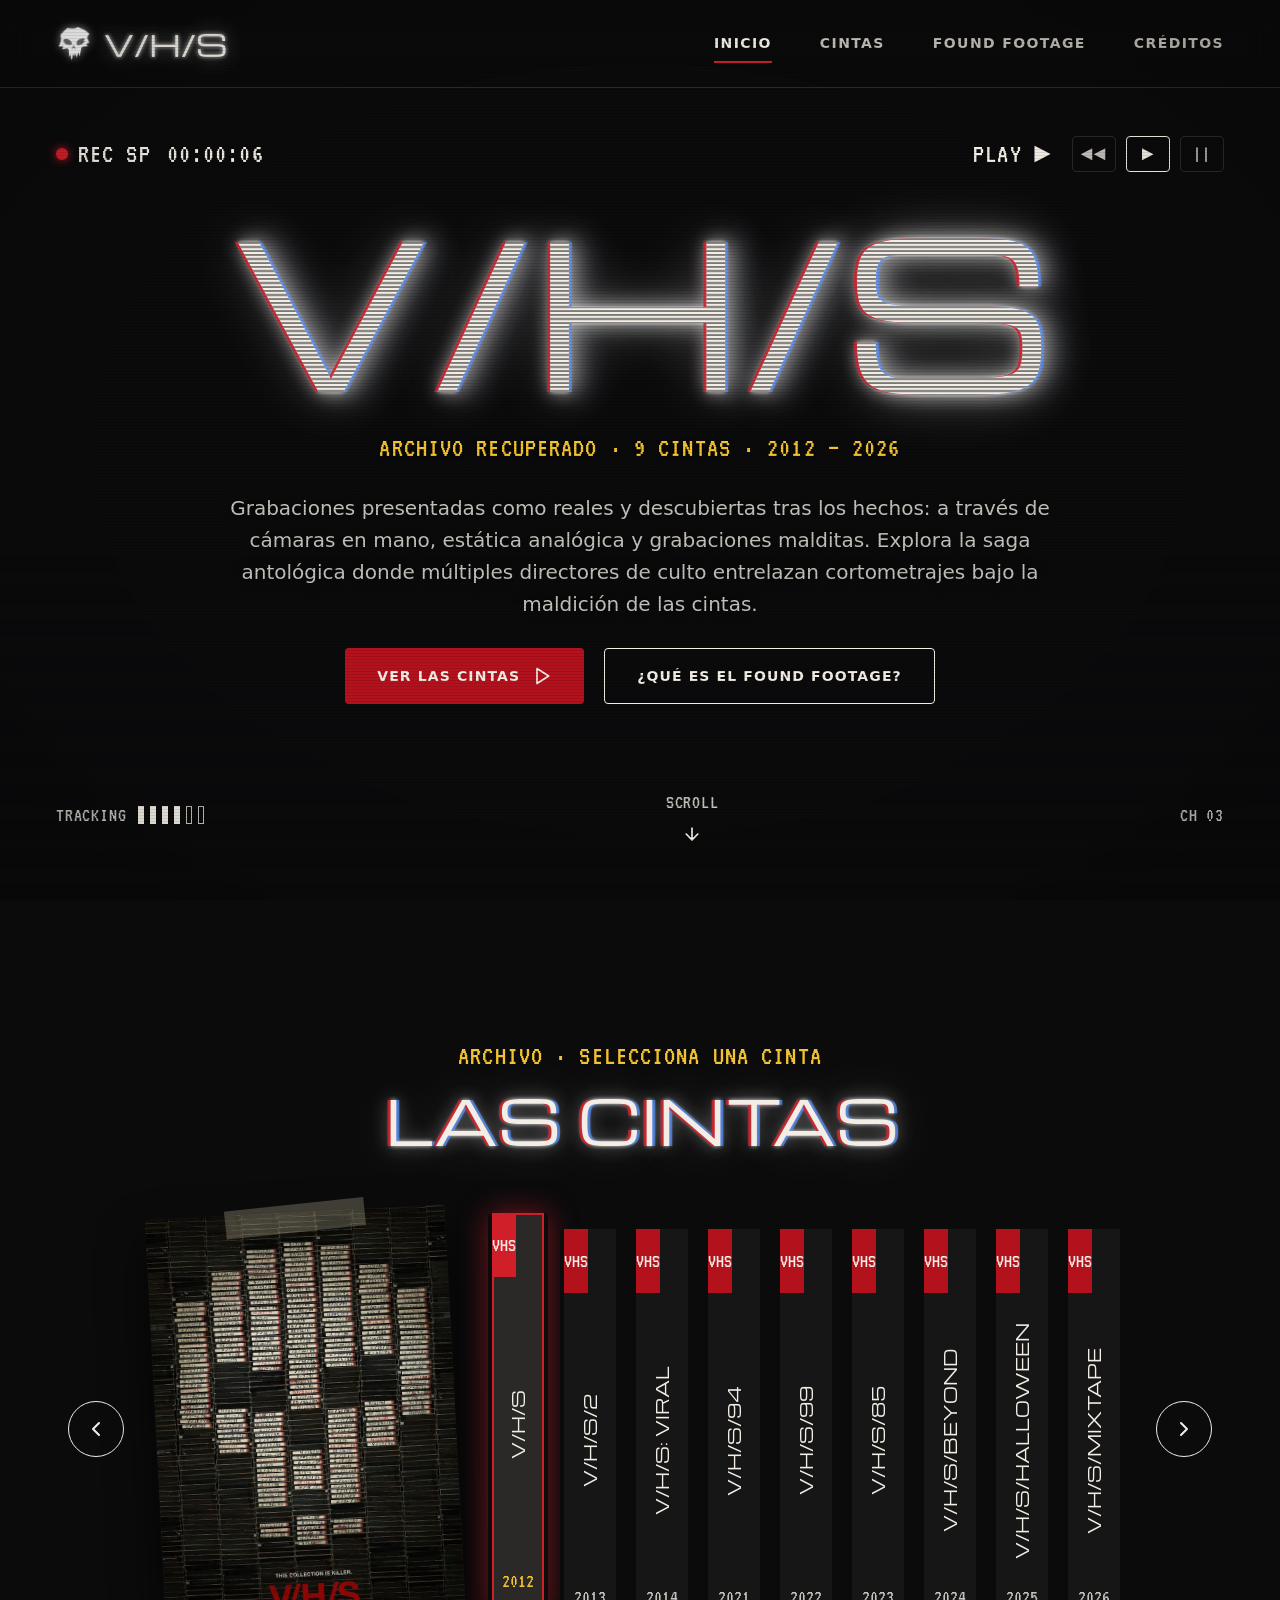
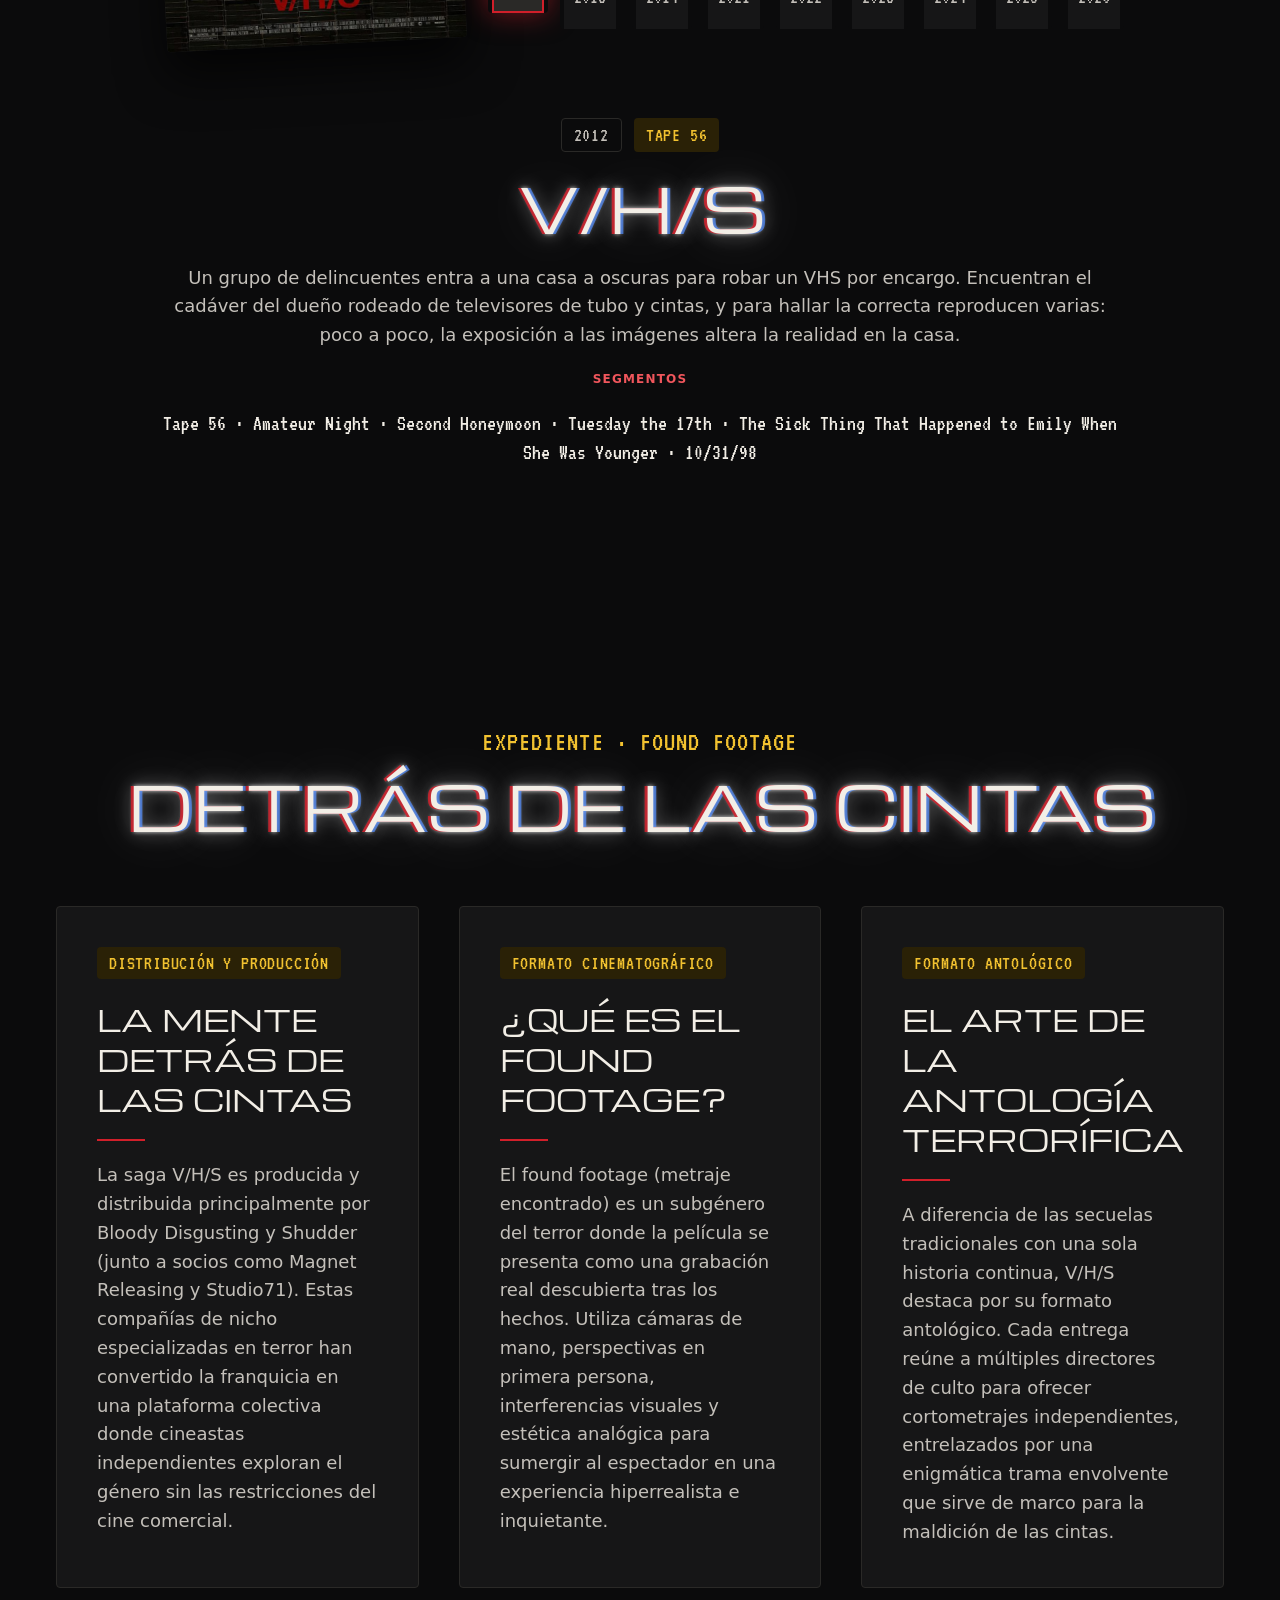
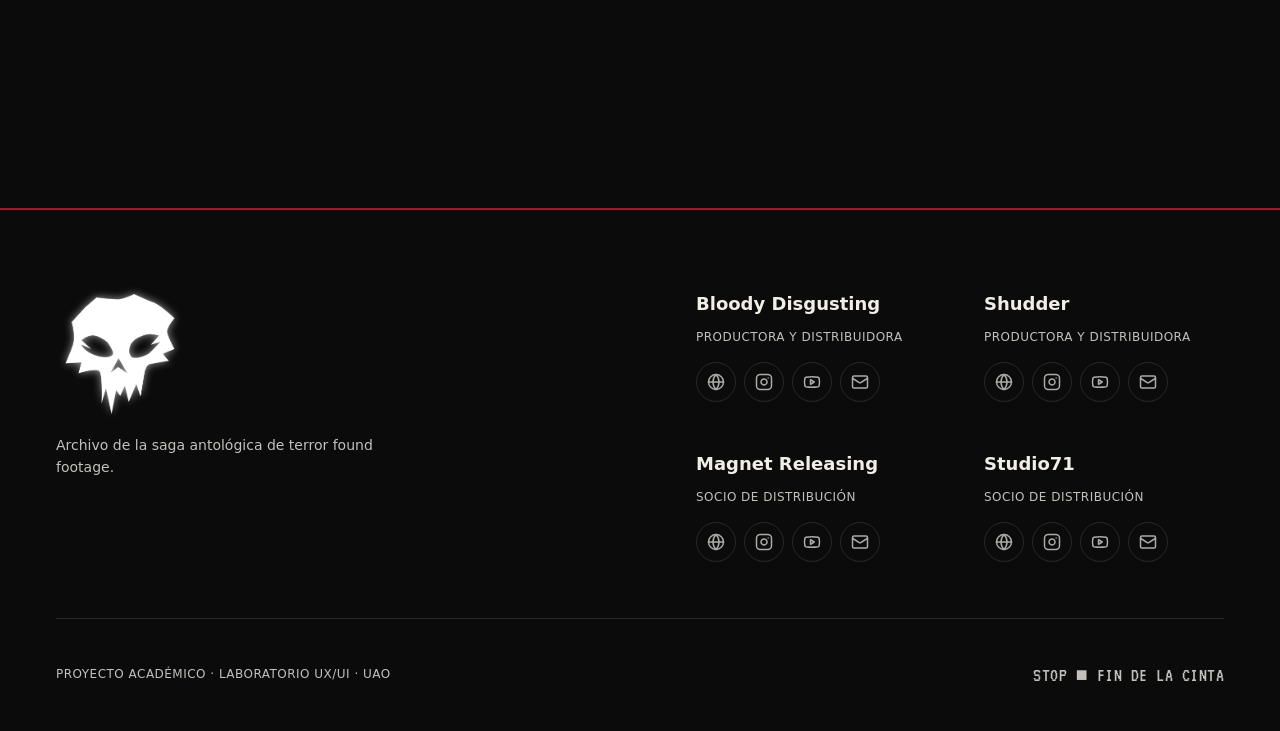
==== VHS_TrabajoFinal/index.html @ 5dc896a6 "Add files via upload" ====
<!DOCTYPE html>
<html lang="es">
<head>
  <meta charset="UTF-8">
  <meta name="viewport" content="width=device-width, initial-scale=1.0">
  <title>Found Footage V/H/S · Archivo de cintas</title>
  <meta name="description" content="Archivo de la saga antológica de terror found footage V/H/S: 9 cintas de 2012 a 2026.">

  <!-- ============================================================
       TIPOGRAFÍAS (Google Fonts) — las mismas del Figma
       · Michroma ........... títulos (V/H/S, secciones, cards)
       · Google Sans Flex ... textos de lectura y botones
       · VT323 .............. datos técnicos de VHS (REC, años, códigos)
       ============================================================ -->
  <link rel="preconnect" href="https://fonts.googleapis.com">
  <link rel="preconnect" href="https://fonts.gstatic.com" crossorigin>
  <link href="https://fonts.googleapis.com/css2?family=Google+Sans+Flex:wght@400;500;600;700&family=Michroma&family=VT323&display=swap" rel="stylesheet">

  <link rel="stylesheet" href="styles.css">
</head>
<body>


  <!-- Capa CRT global: líneas de escaneo + glitch esporádico (no bloquea clics) -->
  <div class="crt-overlay" aria-hidden="true">
    <div class="crt-glitch-band"></div>
  </div>

  <!-- ============================================================
       HEADER (fijo arriba)
       ============================================================ -->
  <header class="header">
    <a class="logo" href="#inicio" aria-label="V/H/S, volver al inicio">
      <img src="assets/Logotipo.png" alt="Logotipo de V/H/S: calavera blanca">
      <span>V/H/S</span>
    </a>

    <!-- Navegación de escritorio -->
    <nav class="nav-desktop" aria-label="Secciones">
      <a class="nav-link is-active" href="#inicio">Inicio</a>
      <a class="nav-link" href="#cintas">Cintas</a>
      <a class="nav-link" href="#expediente">Found Footage</a>
      <a class="nav-link" href="#creditos">Créditos</a>
    </nav>

    <!-- Botón hamburguesa (solo móvil) -->
    <button class="boton-icono menu-abrir" type="button" aria-label="Abrir menú" aria-expanded="false" aria-controls="menu-movil">
      <img src="assets/iconos/menu.svg" alt="Ícono de menú (tres líneas)">
    </button>
  </header>

  <!-- Menú desplegable en móvil (pantalla completa) -->
  <div class="menu-movil" id="menu-movil" aria-hidden="true">
    <div class="menu-movil-top">
      <a class="logo" href="#inicio" aria-label="V/H/S, volver al inicio"><img src="assets/Logotipo.png" alt="Logotipo de V/H/S: calavera blanca"><span>V/H/S</span></a>
      <button class="boton-icono menu-cerrar" type="button" aria-label="Cerrar menú"><img src="assets/iconos/cerrar.svg" alt="Ícono de cerrar (equis)"></button>
    </div>
    <p class="antetitulo">MENÚ · ÍNDICE DE CINTAS</p>
    <nav class="menu-movil-links" aria-label="Menú móvil">
      <a class="menu-link" href="#inicio"><span>01</span>Inicio<img src="assets/iconos/flecha.svg" alt="Flecha que apunta a la derecha" aria-hidden="true"></a>
      <a class="menu-link" href="#cintas"><span>02</span>Cintas<img src="assets/iconos/flecha.svg" alt="Flecha que apunta a la derecha" aria-hidden="true"></a>
      <a class="menu-link" href="#expediente"><span>03</span>Found Footage<img src="assets/iconos/flecha.svg" alt="Flecha que apunta a la derecha" aria-hidden="true"></a>
      <a class="menu-link" href="#creditos"><span>04</span>Créditos<img src="assets/iconos/flecha.svg" alt="Flecha que apunta a la derecha" aria-hidden="true"></a>
    </nav>
    <p class="menu-movil-rec"><span class="rec-punto"></span>REC • ARCHIVO EN CINTA</p>
  </div>

  <main>

  <!-- ============================================================
       HERO (túnel parallax + título V/H/S)
       ============================================================ -->
  <section class="hero-section" id="inicio" aria-labelledby="titulo-inicio">

    <!-- Túnel de papel: 8 capas de imagen (capa1 = fondo … capa8 = la más cercana).
         data-profundidad = cuánto se mueve cada capa con el mouse (0 casi nada, 1 mucho). -->
    <div class="tunnel" aria-hidden="true">
      <div data-profundidad="0.04"><img src="assets/Parallax/capa1.png" alt="Capa 1 del túnel parallax: fondo rojo oscuro con un resplandor de luz en el centro"></div>
      <div data-profundidad="0.10"><img src="assets/Parallax/capa2.png" alt="Capa 2 del túnel parallax: calavera blanca iluminada en el centro"></div>
      <div data-profundidad="0.18"><img src="assets/Parallax/capa3.png" alt="Capa 3 del túnel parallax: anillo de papel rojo con un pentagrama"></div>
      <div data-profundidad="0.28"><img src="assets/Parallax/capa4.png" alt="Capa 4 del túnel parallax: anillo de papel con una calavera y una mano con garras"></div>
      <div data-profundidad="0.40"><img src="assets/Parallax/capa5.png" alt="Capa 5 del túnel parallax: anillo de papel con calaveras y un alienígena"></div>
      <div data-profundidad="0.54"><img src="assets/Parallax/capa6.png" alt="Capa 6 del túnel parallax: anillo de papel oscuro con una mano con garras"></div>
      <div data-profundidad="0.70"><img src="assets/Parallax/capa7.png" alt="Capa 7 del túnel parallax: mano con garras y calavera en primer plano"></div>
      <div data-profundidad="0.90"><img src="assets/Parallax/capa8.png" alt="Capa 8 del túnel parallax: silueta de demonio en la esquina"></div>
      <div class="tunnel-oscuridad"></div>
    </div>

    <!-- HUD superior de cámara -->
    <aside class="hud hud-top" aria-label="Datos de grabación">
      <p class="hud-rec"><span class="rec-punto"></span>REC SP <span class="timecode">00:00:00</span></p>
      <!-- Controles decorativos (solo visuales, sin interacción) -->
      <div class="hud-controles" aria-hidden="true">
        <span>PLAY ►</span>
        <span>◄◄</span>
        <span class="is-active">►</span>
        <span>||</span>
      </div>
    </aside>

    <!-- Contenido central -->
    <div class="hero-contenido">
      <h1 id="titulo-inicio" data-text="V/H/S">V/H/S</h1>
      <p class="antetitulo">ARCHIVO RECUPERADO · 9 CINTAS · 2012 — 2026</p>
      <p>Grabaciones presentadas como reales y descubiertas tras los hechos: a través de cámaras en mano, estática analógica y grabaciones malditas. Explora la saga antológica donde múltiples directores de culto entrelazan cortometrajes bajo la maldición de las cintas.</p>
      <div>
        <a class="boton boton-primario" href="#cintas">Ver las cintas <img src="assets/iconos/play.svg" alt="Ícono de reproducir" aria-hidden="true"></a>
        <a class="boton boton-secundario" href="#expediente">¿Qué es el found footage?</a>
      </div>
    </div>

    <!-- HUD inferior -->
    <aside class="hud hud-bottom" aria-label="Estado de la cinta">
      <p class="hud-tracking">TRACKING <span><i></i><i></i><i></i><i></i><i></i><i></i></span></p>
      <a class="hud-scroll" href="#cintas">SCROLL<img src="assets/iconos/abajo.svg" alt="Flecha hacia abajo" aria-hidden="true"></a>
      <p>CH 03</p>
    </aside>
  </section>

  <!-- ============================================================
       LAS CINTAS (carrusel de la saga)
       ============================================================ -->
  <section class="cintas-section" id="cintas" aria-labelledby="titulo-cintas">
    <div class="seccion-encabezado">
      <p class="antetitulo">ARCHIVO · SELECCIONA UNA CINTA</p>
      <h2 id="titulo-cintas">Las cintas</h2>
    </div>

    <div class="cintas-escenario">
      <!-- Flecha anterior -->
      <button class="boton-icono flecha-anterior" type="button" aria-label="Cinta anterior"><img src="assets/iconos/izquierda.svg" alt="Flecha hacia la izquierda"></button>

      <!-- Visor de carátula -->
      <div class="visor">
        <div class="visor-marco">
          <img class="visor-imagen" src="assets/cintas/vhs-1.jpg" alt="Portada de V/H/S (2012)">
          <!-- Respaldo si la imagen no existe -->
          <div class="visor-placeholder">
            <img src="assets/iconos/imagen.svg" alt="Ícono de imagen" aria-hidden="true">
            <p>Inserta aquí la portada</p>
            <p class="visor-placeholder-nombre">V/H/S (2012)</p>
          </div>
          <span></span>
        </div>
      </div>

      <!-- Estante de lomos (los crea script.js a partir de los datos) -->
      <div class="estante" role="list" aria-label="Cintas de la saga"></div>

      <!-- Flecha siguiente -->
      <button class="boton-icono flecha-siguiente" type="button" aria-label="Cinta siguiente"><img src="assets/iconos/derecha.svg" alt="Flecha hacia la derecha"></button>

      <!-- Ficha de la película seleccionada -->
      <article class="ficha" aria-live="polite">
        <div>
          <span class="badge badge-anio">2012</span>
          <span class="badge badge-cinta">TAPE 56</span>
        </div>
        <h3>V/H/S</h3>
        <p class="ficha-sinopsis"></p>
        <p class="ficha-etiqueta">SEGMENTOS</p>
        <p class="ficha-segmentos"></p>
      </article>
    </div>
  </section>

  <!-- ============================================================
       EXPEDIENTE / FOUND FOOTAGE (manchas de tinta con el mouse + 3 tarjetas)
       ============================================================ -->
  <section class="expediente-section" id="expediente" aria-labelledby="titulo-expediente">

    <!-- Manchas de tinta: script.js las dibuja en este lienzo donde pasa el mouse y se desvanecen solas -->
    <canvas class="manchas" aria-hidden="true"></canvas>

    <div class="seccion-encabezado">
      <p class="antetitulo">EXPEDIENTE · FOUND FOOTAGE</p>
      <h2 id="titulo-expediente">Detrás de las cintas</h2>
    </div>

    <div class="cards-grid">
      <article class="card">
        <div>
          <span class="badge badge-cinta">DISTRIBUCIÓN Y PRODUCCIÓN</span>
        </div>
        <h3>La mente detrás de las cintas</h3>
        <span></span>
        <p>La saga V/H/S es producida y distribuida principalmente por Bloody Disgusting y Shudder (junto a socios como Magnet Releasing y Studio71). Estas compañías de nicho especializadas en terror han convertido la franquicia en una plataforma colectiva donde cineastas independientes exploran el género sin las restricciones del cine comercial.</p>
      </article>
      <article class="card">
        <div>
          <span class="badge badge-cinta">FORMATO CINEMATOGRÁFICO</span>
        </div>
        <h3>¿Qué es el found footage?</h3>
        <span></span>
        <p>El found footage (metraje encontrado) es un subgénero del terror donde la película se presenta como una grabación real descubierta tras los hechos. Utiliza cámaras de mano, perspectivas en primera persona, interferencias visuales y estética analógica para sumergir al espectador en una experiencia hiperrealista e inquietante.</p>
      </article>
      <article class="card">
        <div>
          <span class="badge badge-cinta">FORMATO ANTOLÓGICO</span>
        </div>
        <h3>El arte de la antología terrorífica</h3>
        <span></span>
        <p>A diferencia de las secuelas tradicionales con una sola historia continua, V/H/S destaca por su formato antológico. Cada entrega reúne a múltiples directores de culto para ofrecer cortometrajes independientes, entrelazados por una enigmática trama envolvente que sirve de marco para la maldición de las cintas.</p>
      </article>
    </div>
  </section>

  </main>

  <!-- ============================================================
       FOOTER
       ============================================================ -->
  <footer class="footer-section" id="creditos" aria-labelledby="titulo-creditos">
    <h2 class="sr-only" id="titulo-creditos">Créditos</h2>
    <div class="footer-principal">
      <div class="footer-marca">
        <a class="logo logo-grande" href="#inicio" aria-label="V/H/S, volver al inicio"><img src="assets/Logotipo.png" alt="Logotipo de V/H/S: calavera blanca"></a>
        <p>Archivo de la saga antológica de terror found footage.</p>
      </div>

      <!-- Productoras: reemplaza los href="#" por los enlaces oficiales -->
      <div class="footer-empresas">
        <article class="empresa">
          <h3>Bloody Disgusting</h3>
          <p>Productora y distribuidora</p>
          <div class="empresa-redes">
            <a href="#" aria-label="Sitio web de Bloody Disgusting"><img src="assets/iconos/web.svg" alt="Ícono de sitio web"></a>
            <a href="#" aria-label="Instagram de Bloody Disgusting"><img src="assets/iconos/instagram.svg" alt="Ícono de Instagram"></a>
            <a href="#" aria-label="YouTube de Bloody Disgusting"><img src="assets/iconos/youtube.svg" alt="Ícono de YouTube"></a>
            <a href="#" aria-label="Correo de Bloody Disgusting"><img src="assets/iconos/correo.svg" alt="Ícono de correo"></a>
          </div>
        </article>
        <article class="empresa">
          <h3>Shudder</h3>
          <p>Productora y distribuidora</p>
          <div class="empresa-redes">
            <a href="#" aria-label="Sitio web de Shudder"><img src="assets/iconos/web.svg" alt="Ícono de sitio web"></a>
            <a href="#" aria-label="Instagram de Shudder"><img src="assets/iconos/instagram.svg" alt="Ícono de Instagram"></a>
            <a href="#" aria-label="YouTube de Shudder"><img src="assets/iconos/youtube.svg" alt="Ícono de YouTube"></a>
            <a href="#" aria-label="Correo de Shudder"><img src="assets/iconos/correo.svg" alt="Ícono de correo"></a>
          </div>
        </article>
        <article class="empresa">
          <h3>Magnet Releasing</h3>
          <p>Socio de distribución</p>
          <div class="empresa-redes">
            <a href="#" aria-label="Sitio web de Magnet Releasing"><img src="assets/iconos/web.svg" alt="Ícono de sitio web"></a>
            <a href="#" aria-label="Instagram de Magnet Releasing"><img src="assets/iconos/instagram.svg" alt="Ícono de Instagram"></a>
            <a href="#" aria-label="YouTube de Magnet Releasing"><img src="assets/iconos/youtube.svg" alt="Ícono de YouTube"></a>
            <a href="#" aria-label="Correo de Magnet Releasing"><img src="assets/iconos/correo.svg" alt="Ícono de correo"></a>
          </div>
        </article>
        <article class="empresa">
          <h3>Studio71</h3>
          <p>Socio de distribución</p>
          <div class="empresa-redes">
            <a href="#" aria-label="Sitio web de Studio71"><img src="assets/iconos/web.svg" alt="Ícono de sitio web"></a>
            <a href="#" aria-label="Instagram de Studio71"><img src="assets/iconos/instagram.svg" alt="Ícono de Instagram"></a>
            <a href="#" aria-label="YouTube de Studio71"><img src="assets/iconos/youtube.svg" alt="Ícono de YouTube"></a>
            <a href="#" aria-label="Correo de Studio71"><img src="assets/iconos/correo.svg" alt="Ícono de correo"></a>
          </div>
        </article>
      </div>
    </div>

    <div class="footer-inferior">
      <p>Proyecto académico · Laboratorio UX/UI · UAO</p>
      <p>STOP ■ FIN DE LA CINTA</p>
    </div>
  </footer>

  <script src="script.js"></script>
</body>
</html>
---- VHS_TrabajoFinal/styles.css ----
/* ================================================================
   FOUND FOOTAGE V/H/S — Hoja de estilos
   1. Variables · 2. Base · 3. Capa CRT · 4. Header y menú · 5. Hero
   6. Cintas · 7. Expediente · 8. Footer · 9. Animaciones · 10. Responsive
   ================================================================ */

/* ---------- 1. VARIABLES (tokens de Figma) ---------- */
:root {
  --fondo-app: #0b0b0c; --fondo-superficie: #161617;
  --gris-700: #2a2927; --gris-400: #c4c0ba; --blanco: #f2eee6;
  --rojo-900: #1f0507; --rojo-800: #7a0c12; --rojo-700: #b3121d; --rojo-600: #d11f2a; --rojo-500: #f0565c;
  --amarillo-900: #2a2106; --amarillo-600: #f2c230;

  --fuente-titulos: "Michroma", "Eurostile", sans-serif;
  --fuente-texto: "Google Sans Flex", "Google Sans", system-ui, sans-serif;
  --fuente-vhs: "VT323", "Courier New", monospace;

  /* Brillo de fósforo VHS y brillo rojo de los hover */
  --brillo-fosforo: 0 0 4px rgba(255, 255, 255, 0.85), 0 0 18px rgba(255, 255, 255, 0.5), 0 0 60px rgba(255, 255, 255, 0.28);
  --brillo-rojo: 0 0 28px rgba(209, 31, 42, 0.55);
  --sombra-texto: 0 1px 10px rgba(0, 0, 0, 0.95);

  --margen: 80px; --alto-header: 88px; --radio: 4px;
}

/* ---------- 2. BASE ---------- */
*, *::before, *::after { box-sizing: border-box; margin: 0; padding: 0; }
html { scroll-behavior: smooth; scroll-padding-top: var(--alto-header); }
body { background: var(--fondo-app); color: var(--blanco); font-family: var(--fuente-texto); font-size: 18px; line-height: 1.6; -webkit-font-smoothing: antialiased; overflow-x: hidden; }
body.menu-abierto { overflow: hidden; }   /* menú móvil abierto = la página no se desplaza */
a { color: inherit; text-decoration: none; }
button { font: inherit; color: inherit; background: none; border: none; cursor: pointer; }
img { display: block; max-width: 100%; }
img[src*="/iconos/"] { width: 24px; height: 24px; flex-shrink: 0; }   /* íconos de assets/iconos/ */
:focus-visible { outline: 2px solid var(--rojo-600); outline-offset: 3px; }   /* foco visible al navegar con teclado */

/* Accesibilidad: texto solo para lectores de pantalla (no se ve en pantalla) */
.sr-only { position: absolute; width: 1px; height: 1px; overflow: hidden; clip-path: inset(50%); white-space: nowrap; }

/* Textos y piezas reutilizables */
.antetitulo { font-family: var(--fuente-vhs); font-size: 28px; line-height: 1.15; letter-spacing: 0.04em; color: var(--amarillo-600); }
.seccion-encabezado { display: flex; flex-direction: column; align-items: center; gap: 12px; text-align: center; }
.seccion-encabezado h2, .ficha h3, .card h3 { font-family: var(--fuente-titulos); font-weight: 400; font-size: 60px; line-height: 1.2; text-transform: uppercase; text-shadow: var(--brillo-fosforo); }

.badge { display: inline-flex; align-items: center; padding: 4px 12px; border-radius: var(--radio); font-family: var(--fuente-vhs); font-size: 20px; line-height: 1.2; letter-spacing: 0.04em; }
.badge-anio { border: 1px solid var(--gris-700); color: var(--gris-400); }
.badge-cinta { background: var(--amarillo-900); color: var(--amarillo-600); }

/* Botones */
.boton { display: inline-flex; align-items: center; justify-content: center; gap: 12px; height: 56px; padding: 0 32px; border-radius: var(--radio); font-size: 14px; font-weight: 700; letter-spacing: 0.08em; text-transform: uppercase; transition: background 0.15s, color 0.15s, box-shadow 0.15s, transform 0.1s; }
.boton img { width: 20px; height: 20px; }
.boton-primario { background: var(--rojo-700); }
.boton-primario:hover { background: var(--rojo-600); box-shadow: var(--brillo-rojo); }
.boton-primario:active { background: var(--rojo-800); transform: scale(0.98); }
.boton-secundario { border: 1.5px solid var(--blanco); }
.boton-secundario:hover { background: var(--gris-700); }
.boton-secundario:active { background: var(--blanco); color: var(--fondo-app); }

/* Botón redondo con ícono (flechas y menú) */
.boton-icono { display: grid; place-items: center; width: 56px; height: 56px; border-radius: 50%; border: 1.5px solid var(--blanco); transition: background 0.15s, border-color 0.15s, box-shadow 0.15s; }
.boton-icono:hover { background: var(--rojo-700); border-color: var(--rojo-700); box-shadow: var(--brillo-rojo); }
.boton-icono:active { background: var(--rojo-800); }

/* Punto REC que parpadea */
.rec-punto { display: inline-block; width: 12px; height: 12px; margin-right: 10px; border-radius: 50%; background: var(--rojo-600); box-shadow: 0 0 10px var(--rojo-600); animation: parpadeo-rec 1s steps(1) infinite; }

/* ---------- 3. CAPA CRT (scanlines + glitch) ---------- */
.crt-overlay {
  position: fixed; inset: 0; z-index: 9000; pointer-events: none; opacity: 0.55;
  background: repeating-linear-gradient(to bottom, transparent 0 2px, rgba(0, 0, 0, 0.18) 2px 3px),
              radial-gradient(ellipse at center, transparent 60%, rgba(0, 0, 0, 0.35) 100%);
}
/* Banda de interferencia: script.js añade body.is-glitching de vez en cuando */
.crt-glitch-band { position: absolute; left: 0; right: 0; top: -12%; height: 10%; opacity: 0; background: linear-gradient(to bottom, transparent, rgba(242, 238, 230, 0.05), transparent); backdrop-filter: hue-rotate(70deg) saturate(1.5); }
body.is-glitching .crt-glitch-band { animation: barrido-glitch 0.5s linear; }
body.is-glitching .hero-contenido h1, body.is-glitching .seccion-encabezado h2, body.is-glitching .ficha h3 {
  text-shadow: -3px 0 rgba(209, 31, 42, 0.85), 3px 0 rgba(80, 140, 255, 0.7), var(--brillo-fosforo); transform: translateX(2px);
}

/* ---------- 4. HEADER Y MENÚ ---------- */
.header { position: fixed; top: 0; left: 0; right: 0; z-index: 100; height: var(--alto-header); padding: 0 var(--margen); display: flex; align-items: center; justify-content: space-between; background: rgba(11, 11, 12, 0.82); backdrop-filter: blur(16px); border-bottom: 1px solid var(--gris-700); }
.logo { display: inline-flex; align-items: center; gap: 12px; }
.logo img { width: 36px; height: 36px; object-fit: contain; filter: drop-shadow(0 0 4px rgba(255, 255, 255, 0.6)); }
.logo span { font-family: var(--fuente-titulos); font-size: 30px; line-height: 1; text-shadow: var(--brillo-fosforo); }

.nav-desktop { display: flex; gap: 48px; }
.nav-link { position: relative; padding: 8px 0; font-size: 14px; font-weight: 700; letter-spacing: 0.1em; text-transform: uppercase; color: var(--gris-400); transition: color 0.15s; }
.nav-link::after { content: ""; position: absolute; left: 0; bottom: 0; width: 100%; height: 2px; background: var(--rojo-600); transform: scaleX(0); transform-origin: left; transition: transform 0.2s; }   /* subrayado rojo */
.nav-link:hover, .nav-link.is-active { color: var(--blanco); }
.nav-link:hover::after { transform: scaleX(0.4); }
.nav-link.is-active::after { transform: scaleX(1); }

/* Menú móvil: oculto a la derecha, .is-open lo desliza a la vista */
.menu-abrir { display: none; }
.menu-movil { position: fixed; inset: 0; z-index: 200; display: flex; flex-direction: column; padding: 0 24px 32px; background: radial-gradient(ellipse at 30% 95%, rgba(122, 12, 18, 0.45), transparent 60%), var(--fondo-app); transform: translateX(100%); visibility: hidden; transition: transform 0.35s ease, visibility 0.35s; }
.menu-movil.is-open { transform: translateX(0); visibility: visible; }
.menu-movil-top { height: 64px; display: flex; align-items: center; justify-content: space-between; margin-bottom: 32px; }
.menu-movil .antetitulo { font-size: 18px; margin-bottom: 12px; }
.menu-movil-links { display: flex; flex-direction: column; }
.menu-link { display: flex; align-items: center; gap: 16px; padding: 18px 0; border-bottom: 1px solid var(--gris-700); font-family: var(--fuente-titulos); font-size: 22px; text-transform: uppercase; color: var(--gris-400); transition: color 0.15s, border-color 0.15s; }
.menu-link img { margin-left: auto; width: 20px; height: 20px; }
.menu-link:hover, .menu-link.is-active { color: var(--blanco); border-color: var(--rojo-600); text-shadow: var(--brillo-fosforo); }
.menu-link span { font-family: var(--fuente-vhs); font-size: 18px; color: var(--amarillo-600); text-shadow: none; }
.menu-movil-rec { margin-top: auto; font-family: var(--fuente-vhs); font-size: 20px; letter-spacing: 0.04em; }

/* ---------- 5. HERO ---------- */
.hero-section { position: relative; min-height: 100vh; min-height: 100svh; display: grid; place-items: center; padding: calc(var(--alto-header) + 80px) var(--margen) 160px; overflow: hidden; isolation: isolate; }

/* Túnel parallax: la máscara difumina la parte de abajo hacia el fondo de la página */
.tunnel { position: absolute; inset: 0; z-index: -1; overflow: hidden; mask-image: linear-gradient(to bottom, #000 60%, transparent); }
.tunnel [data-profundidad] { position: absolute; inset: -8%; will-change: transform; }   /* más grande para no ver bordes al moverse */
[data-profundidad] img { width: 100%; height: 100%; object-fit: cover; }

/* Linterna: --radio-luz vale 0 en reposo (todo negro); script.js lo agranda y mueve --luz-x / --luz-y */
@property --radio-luz { syntax: "<length>"; inherits: true; initial-value: 0px; }
.tunnel-oscuridad { position: absolute; inset: 0; --luz-x: 50%; --luz-y: 45%; background: radial-gradient(circle var(--radio-luz) at var(--luz-x) var(--luz-y), rgba(11, 11, 12, 0.15) 0%, rgba(11, 11, 12, 0.7) 55%, var(--fondo-app) 100%); transition: --radio-luz 0.8s ease; }

.hero-contenido { position: relative; z-index: 2; max-width: 1200px; display: flex; flex-direction: column; align-items: center; gap: 28px; text-align: center; }
.hero-contenido h1 { position: relative; font-family: var(--fuente-titulos); font-weight: 400; font-size: clamp(72px, 15.6vw, 300px); line-height: 1; text-shadow: var(--brillo-fosforo); animation: flicker 7s infinite; }
.hero-contenido h1::before, .hero-contenido h1::after { content: attr(data-text); position: absolute; inset: 0; }
.hero-contenido h1::before { z-index: -1; filter: blur(12px); opacity: 0.45; transform: translateX(10px); }   /* arrastre de la cinta */
.hero-contenido h1::after { color: transparent; text-shadow: none; background: repeating-linear-gradient(to bottom, transparent 0 2px, rgba(11, 11, 12, 0.45) 2px 4px); -webkit-background-clip: text; background-clip: text; pointer-events: none; }   /* scanlines dentro de las letras */
.hero-contenido p:last-of-type { max-width: 820px; font-size: 20px; color: var(--gris-400); text-shadow: var(--sombra-texto); }
.hero-contenido .antetitulo { text-shadow: var(--sombra-texto); }
.hero-contenido div { display: flex; gap: 20px; flex-wrap: wrap; justify-content: center; }

/* HUD de cámara */
.hud { position: absolute; left: var(--margen); right: var(--margen); z-index: 3; display: flex; justify-content: space-between; align-items: center; font-family: var(--fuente-vhs); font-size: 28px; letter-spacing: 0.04em; }
.hud-top { top: calc(var(--alto-header) + 44px); }
.hud-bottom { bottom: 56px; font-size: 20px; color: var(--gris-400); }
.hud-rec, .hud-tracking { display: flex; align-items: center; }
.timecode { margin-left: 16px; }
.hud-controles { display: flex; align-items: center; gap: 10px; pointer-events: none; user-select: none; }   /* decorativos */
.hud-controles span:first-child { margin-right: 10px; }
.hud-controles span + span { display: grid; place-items: center; min-width: 44px; height: 36px; padding: 0 8px; border: 1px solid var(--gris-700); border-radius: var(--radio); font-size: 20px; color: var(--gris-400); }
.hud-controles .is-active { border-color: var(--blanco); color: var(--blanco); }
.hud-tracking { gap: 12px; }
.hud-tracking span { display: inline-flex; gap: 6px; }
.hud-tracking i { width: 6px; height: 18px; background: var(--blanco); }
.hud-tracking i:nth-child(n+5) { background: none; border: 1px solid var(--gris-400); }
.hud-scroll { display: flex; flex-direction: column; align-items: center; gap: 6px; }
.hud-scroll img { width: 20px; height: 20px; animation: rebote 1.8s ease-in-out infinite; }

/* ---------- 6. LAS CINTAS ---------- */
.cintas-section { display: flex; flex-direction: column; gap: 56px; padding: 140px var(--margen) 120px; }

/* Escritorio: flechas a los costados del visor y el estante; ficha debajo */
.cintas-escenario { display: grid; grid-template-areas: "anterior visor estante siguiente" "ficha ficha ficha ficha"; justify-content: center; align-items: center; gap: 72px 48px; }
.flecha-anterior { grid-area: anterior; }
.flecha-siguiente { grid-area: siguiente; }
.visor { grid-area: visor; }
.estante { grid-area: estante; }
.ficha { grid-area: ficha; }

/* Visor de portada (inclinado). .sin-imagen muestra el marco de reemplazo */
.visor-marco { position: relative; width: 360px; aspect-ratio: 360 / 520; background: var(--fondo-superficie); border-radius: var(--radio); transform: rotate(-3deg); box-shadow: 0 24px 48px rgba(0, 0, 0, 0.7); }
.visor-imagen { width: 100%; height: 100%; object-fit: cover; border-radius: var(--radio); }
.visor-placeholder { position: absolute; inset: 16px; display: none; flex-direction: column; align-items: center; justify-content: center; gap: 12px; border: 2px dashed var(--gris-700); border-radius: var(--radio); color: var(--gris-400); font-size: 14px; font-weight: 700; }
.visor-placeholder img { width: 32px; height: 32px; }
.visor-placeholder-nombre { font-family: var(--fuente-vhs); font-size: 20px; font-weight: 400; color: var(--amarillo-600); }
.visor.sin-imagen .visor-placeholder { display: flex; }
.visor.sin-imagen .visor-imagen { display: none; }
.visor-marco > span { position: absolute; top: -8px; left: 50%; width: 140px; height: 28px; margin-left: -70px; background: rgba(251, 239, 198, 0.22); transform: rotate(-3deg); }   /* cinta adhesiva */
.visor.cambiando .visor-marco { animation: cambio-vhs 0.45s steps(5); }

/* Estante y lomos (los crea script.js) */
.estante { position: relative; display: flex; gap: 16px; align-items: flex-end; }
.lomo { position: relative; display: flex; flex-direction: column; flex-shrink: 0; width: 72px; height: 440px; border-radius: var(--radio); border: 4px solid var(--fondo-app); border-width: 0 4px; background: var(--fondo-superficie); overflow: hidden; text-align: center; transition: transform 0.25s, background 0.2s, box-shadow 0.2s; }
.lomo-etiqueta { display: grid; place-items: center; height: 64px; background: var(--rojo-700); font-family: var(--fuente-vhs); font-size: 20px; }
.lomo-titulo { position: absolute; top: 76px; bottom: 52px; left: 0; right: 0; display: flex; align-items: center; justify-content: center; writing-mode: vertical-rl; transform: rotate(180deg); font-family: var(--fuente-titulos); font-size: 17px; text-transform: uppercase; white-space: nowrap; }   /* vertical, de abajo hacia arriba */
.lomo-anio { position: absolute; bottom: 16px; left: 0; right: 0; font-family: var(--fuente-vhs); font-size: 20px; color: var(--gris-400); }
.lomo-imagen { position: absolute; inset: 0; z-index: 1; width: 100%; height: 100%; object-fit: cover; }   /* assets/cintas/lomo-N.jpg si existe */
@media (hover: hover) { .lomo:hover { background: var(--gris-700); transform: translateY(-8px); box-shadow: inset 0 0 0 1.5px var(--rojo-600); } }
.lomo.is-active { background: var(--gris-700); transform: translateY(-16px); box-shadow: inset 0 0 0 2px var(--rojo-600), var(--brillo-rojo); }
.lomo.is-active .lomo-etiqueta { background: var(--rojo-600); }
.lomo.is-active .lomo-anio { color: var(--amarillo-600); }

/* Ficha de la película */
.ficha { max-width: 1040px; margin: 0 auto; display: flex; flex-direction: column; align-items: center; gap: 20px; text-align: center; transition: opacity 0.25s, transform 0.25s; }
.ficha.cambiando { opacity: 0; transform: translateY(10px); }
.ficha > div { display: flex; gap: 12px; }
.ficha-sinopsis { max-width: 960px; color: var(--gris-400); }
.ficha-etiqueta { font-size: 12px; font-weight: 700; letter-spacing: 0.1em; color: var(--rojo-500); }
.ficha-segmentos { max-width: 960px; font-family: var(--fuente-vhs); font-size: 22px; line-height: 1.3; }

/* ---------- 7. EXPEDIENTE ---------- */
.expediente-section { position: relative; display: flex; flex-direction: column; align-items: center; gap: 64px; padding: 140px var(--margen) 220px; overflow: hidden; }

/* Manchas de tinta (canvas que dibuja script.js). Queda detrás del contenido */
.manchas { position: absolute; inset: 0; width: 100%; height: 100%; pointer-events: none; mask-image: linear-gradient(to bottom, transparent, #000 180px, #000 calc(100% - 180px), transparent); }   /* bordes difuminados arriba y abajo */
.expediente-section > :not(.manchas) { position: relative; z-index: 1; }

.cards-grid { display: grid; grid-template-columns: repeat(3, minmax(0, 520px)); gap: 40px; justify-content: center; width: 100%; }
.card { display: flex; flex-direction: column; gap: 20px; padding: 40px; background: var(--fondo-superficie); border: 1px solid var(--gris-700); border-radius: var(--radio); }
/* Al entrar con el mouse: parpadeo + glitch corto y luego queda quieta para leer (script.js añade .glitch) */
.card.glitch { animation: card-glitch 0.5s steps(1); }
.card.glitch h3 { animation: titulo-glitch 0.5s steps(1); }
.card > div { display: flex; }
.card h3 { font-size: 30px; line-height: 1.33; text-shadow: none; }
.card > span { width: 48px; height: 2px; background: var(--rojo-600); }
.card p { color: var(--gris-400); }

/* Aparición al hacer scroll (script.js añade .revelar y luego .is-visible) */
.revelar { opacity: 0; transform: translateY(28px); transition: opacity 0.7s ease, transform 0.7s ease; }
.revelar.is-visible { opacity: 1; transform: none; }

/* ---------- 8. FOOTER ---------- */
.footer-section { padding: 80px var(--margen) 40px; border-top: 2px solid var(--rojo-700); }
.footer-principal { display: flex; justify-content: space-between; gap: 48px; }
.footer-marca { display: flex; flex-direction: column; gap: 16px; max-width: 320px; }
.footer-marca p { font-size: 14px; color: var(--gris-400); }
.logo-grande { align-self: flex-start; }
.logo-grande img { width: 128px; height: 128px; }

.footer-empresas { display: grid; grid-template-columns: repeat(4, 240px); gap: 48px; }
.empresa { display: flex; flex-direction: column; gap: 10px; }
.empresa h3 { font-size: inherit; font-weight: 600; }
.empresa p { font-size: 12px; font-weight: 500; letter-spacing: 0.04em; text-transform: uppercase; color: var(--gris-400); }
.empresa-redes { display: flex; gap: 8px; margin-top: 4px; }
.empresa-redes a { display: grid; place-items: center; width: 40px; height: 40px; border-radius: 50%; border: 1px solid var(--gris-700); transition: background 0.15s, border-color 0.15s; }
.empresa-redes a:hover { background: var(--rojo-700); border-color: var(--rojo-700); }
.empresa-redes img { width: 18px; height: 18px; opacity: 0.7; transition: opacity 0.15s; }
.empresa-redes a:hover img { opacity: 1; }

.footer-inferior { display: flex; justify-content: space-between; align-items: center; gap: 16px; margin-top: 56px; padding-top: 40px; border-top: 1px solid var(--gris-700); font-size: 12px; font-weight: 500; letter-spacing: 0.04em; text-transform: uppercase; color: var(--gris-400); }
.footer-inferior p + p { font-family: var(--fuente-vhs); font-size: 20px; text-transform: none; }

/* ---------- 9. ANIMACIONES ---------- */
@keyframes parpadeo-rec { 50% { opacity: 0.15; } }
@keyframes flicker {   /* tubo eléctrico fallando */
  0%, 18%, 22%, 25%, 53%, 57%, 100% { opacity: 1; text-shadow: var(--brillo-fosforo); }
  20%, 24% { opacity: 0.4; text-shadow: none; }
  55% { opacity: 0.7; text-shadow: 0 0 2px rgba(255, 255, 255, 0.5); }
  80% { opacity: 0.95; } 81% { opacity: 0.55; } 82% { opacity: 1; }
}
@keyframes barrido-glitch { from { top: -12%; opacity: 1; } to { top: 105%; opacity: 1; } }
@keyframes cambio-vhs { 20% { opacity: 0.15; } 40% { opacity: 0.85; } 60% { opacity: 0.25; } 80% { opacity: 1; filter: brightness(1.3); } }   /* parpadeo al cambiar portada */
@keyframes rebote { 50% { transform: translateY(6px); } }
@keyframes card-glitch {   /* solo parpadea: la tarjeta no se mueve */
  0% { opacity: 0.3; } 12% { opacity: 1; } 24% { opacity: 0.45; } 36% { opacity: 1; filter: brightness(1.25); } 50% { opacity: 0.7; filter: none; } 62% { opacity: 1; }
}
@keyframes titulo-glitch {
  0%, 24% { text-shadow: -3px 0 rgba(209, 31, 42, 0.9), 3px 0 rgba(80, 140, 255, 0.8); }
  36% { text-shadow: 2px 0 rgba(209, 31, 42, 0.9), -2px 0 rgba(80, 140, 255, 0.8); }
  50% { text-shadow: none; }
}

@media (prefers-reduced-motion: reduce) {
  *, *::before, *::after { animation: none !important; transition: none !important; }
  html { scroll-behavior: auto; }
}

/* ---------- 10. RESPONSIVE ---------- */
/* Portátiles */
@media (max-width: 1440px) {
  :root { --margen: 56px; }
  .cintas-escenario { column-gap: 32px; }
  .visor-marco { width: 300px; }
  .lomo { width: 60px; height: 400px; }
  .estante { gap: 12px; }
  .footer-empresas { grid-template-columns: repeat(2, 240px); }
}

/* Tablet: portada centrada con flechas a sus lados, ficha y estante debajo */
@media (max-width: 1100px) {
  .cintas-escenario { grid-template-areas: "anterior visor siguiente" "ficha ficha ficha" "estante estante estante"; grid-template-columns: minmax(56px, 1fr) auto minmax(56px, 1fr); row-gap: 48px; }
  .estante { justify-content: center; flex-wrap: wrap; }
  .visor { display: flex; justify-content: center; }
  .flecha-anterior { justify-self: end; }
  .flecha-siguiente { justify-self: start; }
  .cards-grid { grid-template-columns: 1fr; max-width: 640px; }
  .footer-principal { flex-direction: column; }
}

/* Móvil (iPhone 16 = 393 px) */
@media (max-width: 768px) {
  :root { --margen: 24px; --alto-header: 64px; }
  body { font-size: 16px; }

  .logo img { width: 24px; height: 24px; }
  .logo span { font-size: 22px; }
  .nav-desktop, .hud-scroll, .hud-controles span:first-child { display: none; }
  .menu-abrir { display: grid; }
  .boton-icono { width: 48px; height: 48px; }
  .boton-icono img { width: 20px; height: 20px; }
  .antetitulo { font-size: 18px; }
  .seccion-encabezado h2, .ficha h3 { font-size: 28px; line-height: 1.3; }
  .badge { font-size: 18px; padding: 2px 8px; }

  /* Hero */
  .hero-section { padding: calc(var(--alto-header) + 72px) 24px 120px; }
  .hero-contenido { gap: 18px; }
  .hero-contenido h1 { font-size: clamp(56px, 18vw, 96px); }
  .hero-contenido h1::before { filter: blur(6px); transform: translateX(4px); }
  .hero-contenido p:last-of-type { font-size: 16px; }
  .hero-contenido div { flex-direction: column; width: 100%; gap: 12px; }
  .boton { width: 100%; height: 48px; }
  .hud { font-size: 18px; }
  .hud-top { top: calc(var(--alto-header) + 20px); }
  .hud-bottom { bottom: 32px; font-size: 16px; }
  .hud-controles { gap: 6px; }
  .hud-controles span + span { min-width: 32px; height: 28px; font-size: 16px; padding: 0 6px; }
  .timecode { margin-left: 10px; }
  .rec-punto { width: 10px; height: 10px; margin-right: 8px; }
  .hud-tracking i { width: 4px; height: 14px; }

  /* Cintas: el estante pasa a ser una fila deslizable */
  .cintas-section { padding: 96px 0 64px; gap: 28px; }
  .cintas-escenario { grid-template-columns: minmax(48px, 1fr) auto minmax(48px, 1fr); gap: 28px 12px; }
  .visor-marco { width: 260px; }
  .ficha { padding: 0 24px; gap: 14px; }
  .ficha-sinopsis { font-size: 16px; }
  .ficha-segmentos { font-size: 18px; }
  .estante { width: 100vw; justify-content: flex-start; flex-wrap: nowrap; gap: 10px; padding: 24px 24px 16px; overflow-x: auto; scroll-snap-type: x mandatory; scrollbar-width: none; }
  .estante::-webkit-scrollbar { display: none; }
  .lomo { width: 52px; height: 240px; border-width: 0 3px; scroll-snap-align: center; }
  .lomo-etiqueta { height: 40px; font-size: 18px; }
  .lomo-titulo { top: 48px; bottom: 32px; font-size: 11px; }
  .lomo-anio { bottom: 8px; font-size: 18px; }
  .lomo:hover { transform: none; }
  .lomo.is-active { transform: translateY(-8px); }

  /* Expediente */
  .expediente-section { padding: 96px 24px 120px; gap: 32px; }
  .cards-grid { gap: 16px; }
  .card { padding: 28px 24px; gap: 16px; }
  .card h3 { font-size: 20px; line-height: 1.4; }
  .card p { font-size: 16px; }
  .card .badge { font-size: 16px; }

  /* Footer: cada empresa en una fila con sus redes a la derecha */
  .footer-section { padding: 48px 24px 40px; }
  .footer-principal { gap: 24px; }
  .logo-grande img { width: 88px; height: 88px; }
  .footer-empresas { grid-template-columns: 1fr; gap: 0; }
  .empresa { display: grid; grid-template-columns: 1fr auto; gap: 2px 12px; align-items: center; padding: 16px 0; border-bottom: 1px solid var(--gris-700); }
  .empresa h3 { font-size: 14px; }
  .empresa p { font-size: 10px; }
  .empresa-redes { grid-column: 2; grid-row: 1 / 3; gap: 4px; margin: 0; }
  .footer-inferior { flex-direction: column; align-items: flex-start; margin-top: 24px; padding-top: 24px; border-top: none; font-size: 10px; }
  .footer-inferior p + p { font-size: 18px; }
}
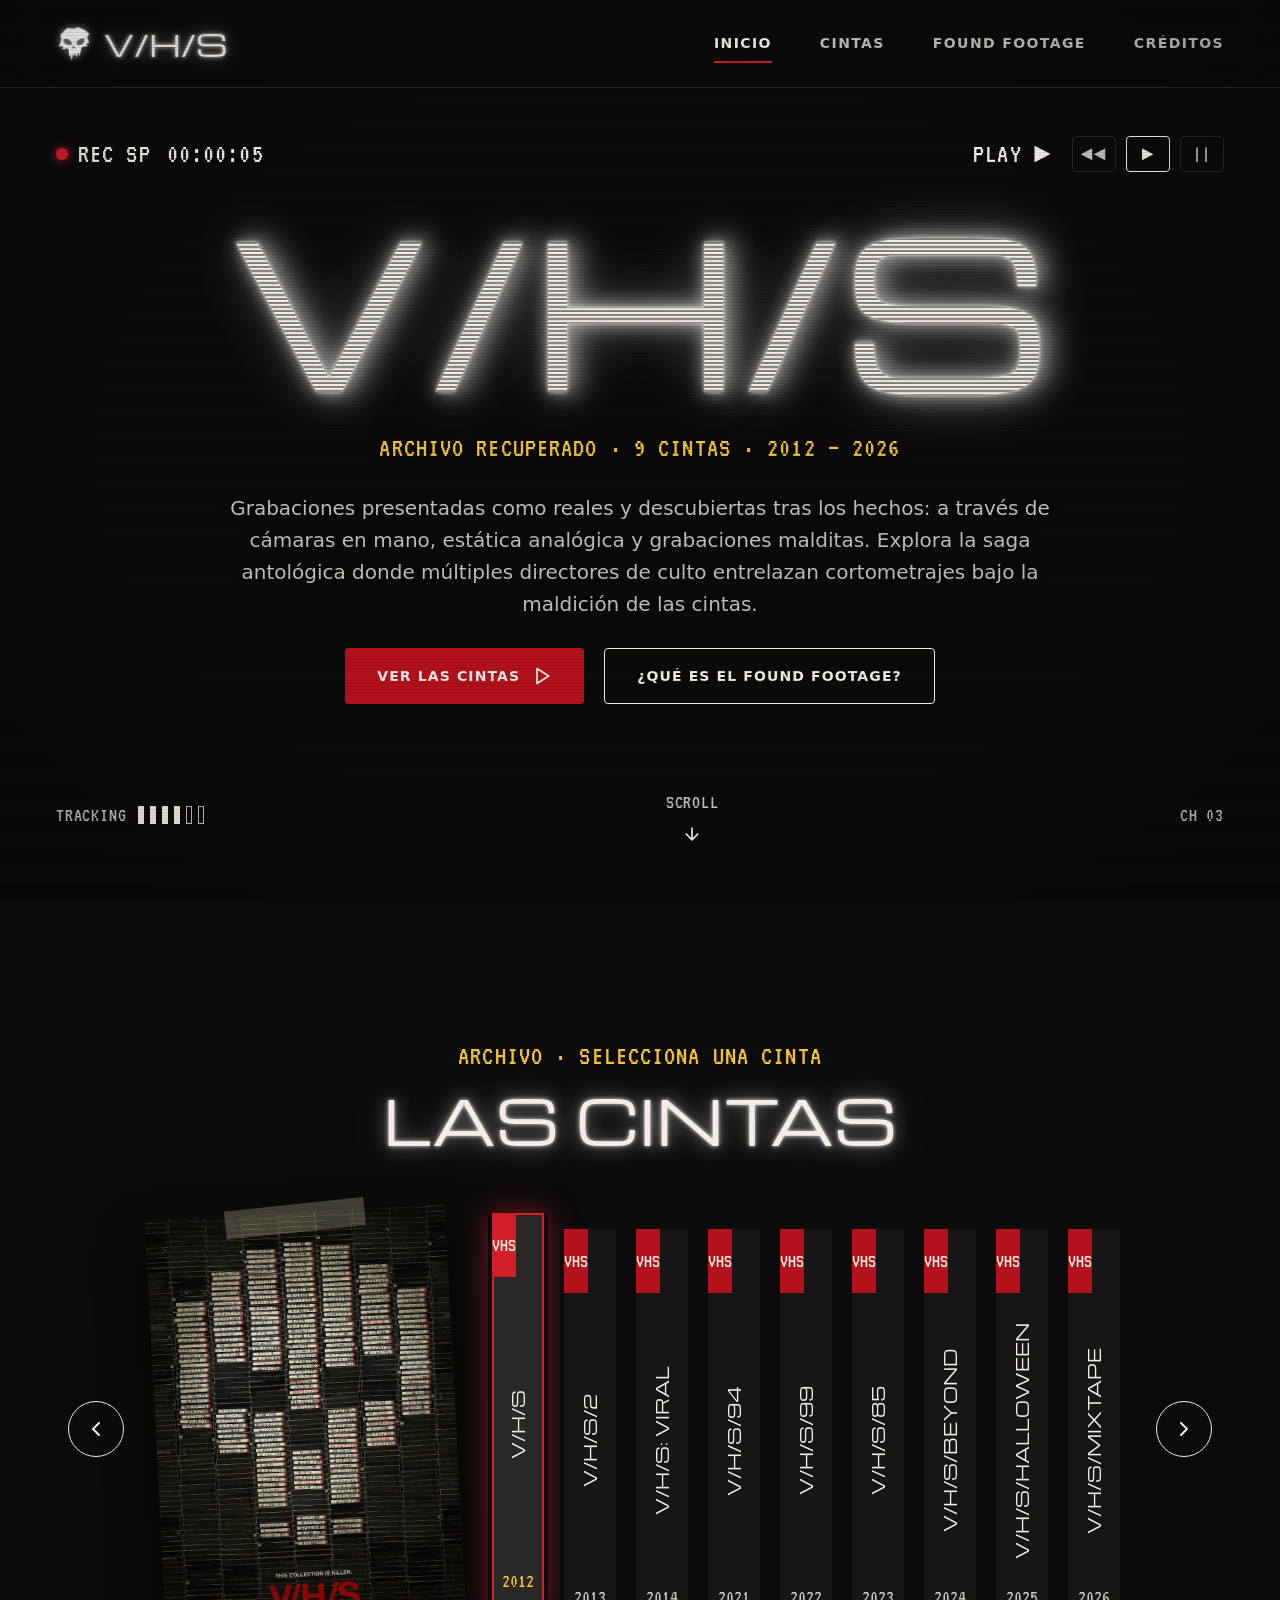
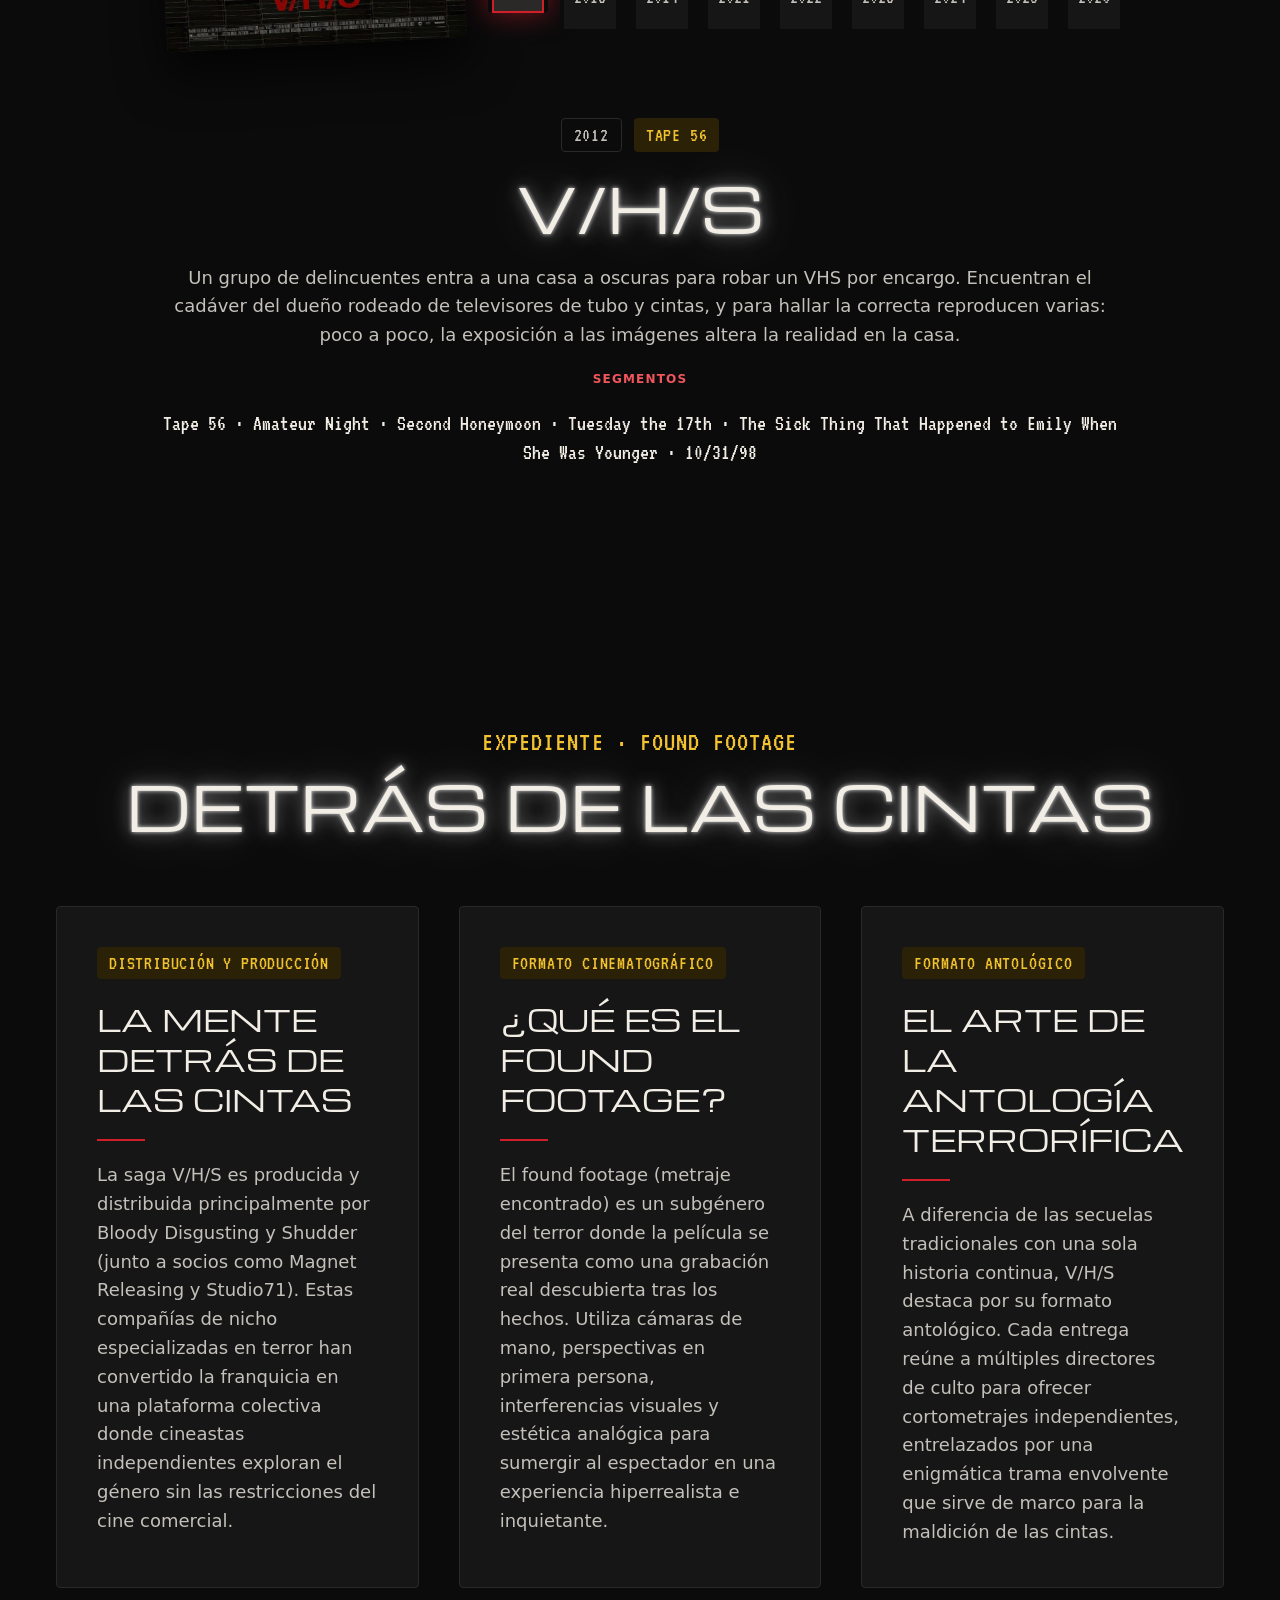
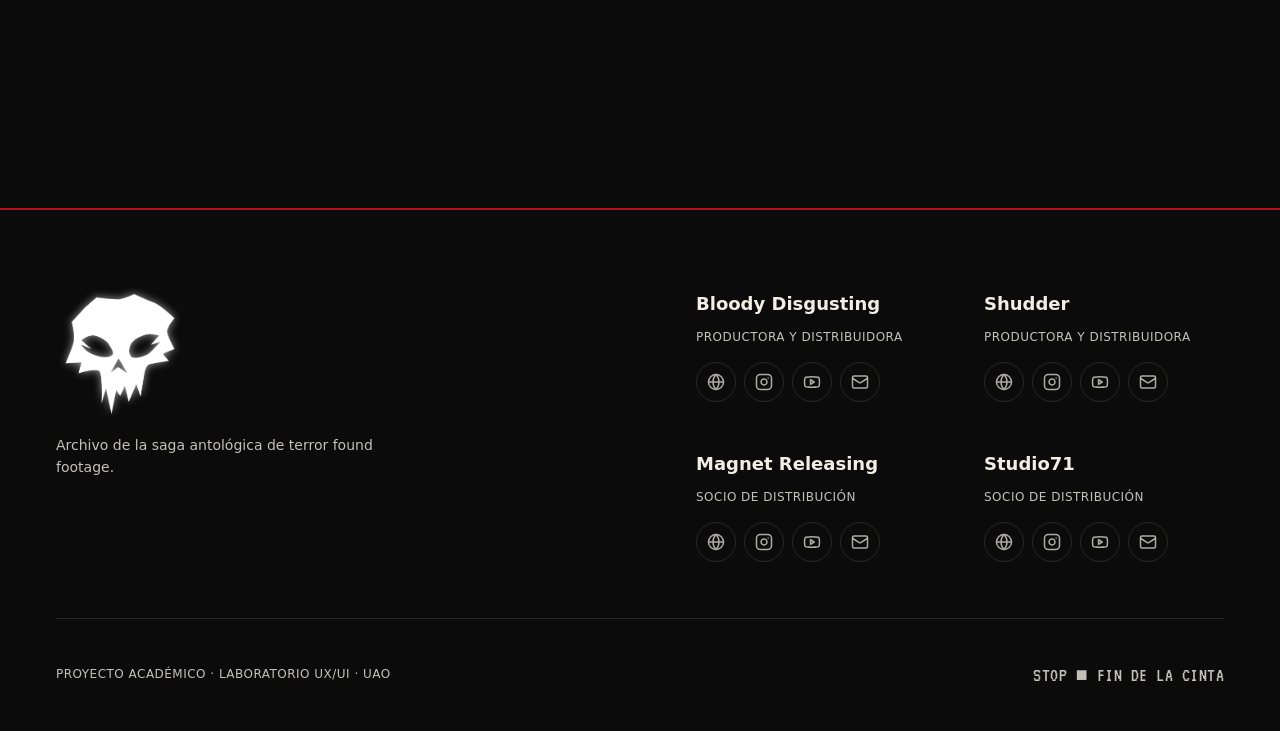
==== commit 2ba826ab: "Add files via upload" ====
--- a/VHS_TrabajoFinal/index.html
+++ b/VHS_TrabajoFinal/index.html
@@ -66,6 +66,9 @@
   </div>
 
   <main>
+
+  <!-- Manchas de tinta: script.js las dibuja donde pasa el mouse (entre el parallax y el footer) y se desvanecen solas -->
+  <canvas class="manchas" aria-hidden="true"></canvas>
 
   <!-- ============================================================
        HERO (túnel parallax + título V/H/S)
@@ -165,12 +168,10 @@
   </section>
 
   <!-- ============================================================
-       EXPEDIENTE / FOUND FOOTAGE (manchas de tinta con el mouse + 3 tarjetas)
+       EXPEDIENTE / FOUND FOOTAGE (3 tarjetas)
        ============================================================ -->
   <section class="expediente-section" id="expediente" aria-labelledby="titulo-expediente">
 
-    <!-- Manchas de tinta: script.js las dibuja en este lienzo donde pasa el mouse y se desvanecen solas -->
-    <canvas class="manchas" aria-hidden="true"></canvas>
 
     <div class="seccion-encabezado">
       <p class="antetitulo">EXPEDIENTE · FOUND FOOTAGE</p>
--- a/VHS_TrabajoFinal/styles.css
+++ b/VHS_TrabajoFinal/styles.css
@@ -141,6 +141,12 @@
 .hud-scroll { display: flex; flex-direction: column; align-items: center; gap: 6px; }
 .hud-scroll img { width: 20px; height: 20px; animation: rebote 1.8s ease-in-out infinite; }
 
+/* ---------- MANCHAS DE TINTA ----------
+   Lienzo fijo a la pantalla; script.js solo dibuja entre el final del parallax y el footer.
+   Las secciones Cintas y Expediente van por encima (z-index 1) para que la tinta quede detrás. */
+.manchas { position: fixed; inset: 0; z-index: 0; width: 100%; height: 100%; pointer-events: none; }
+.cintas-section, .expediente-section { position: relative; z-index: 1; }
+
 /* ---------- 6. LAS CINTAS ---------- */
 .cintas-section { display: flex; flex-direction: column; gap: 56px; padding: 140px var(--margen) 120px; }
 
@@ -185,10 +191,6 @@
 
 /* ---------- 7. EXPEDIENTE ---------- */
 .expediente-section { position: relative; display: flex; flex-direction: column; align-items: center; gap: 64px; padding: 140px var(--margen) 220px; overflow: hidden; }
-
-/* Manchas de tinta (canvas que dibuja script.js). Queda detrás del contenido */
-.manchas { position: absolute; inset: 0; width: 100%; height: 100%; pointer-events: none; mask-image: linear-gradient(to bottom, transparent, #000 180px, #000 calc(100% - 180px), transparent); }   /* bordes difuminados arriba y abajo */
-.expediente-section > :not(.manchas) { position: relative; z-index: 1; }
 
 .cards-grid { display: grid; grid-template-columns: repeat(3, minmax(0, 520px)); gap: 40px; justify-content: center; width: 100%; }
 .card { display: flex; flex-direction: column; gap: 20px; padding: 40px; background: var(--fondo-superficie); border: 1px solid var(--gris-700); border-radius: var(--radio); }
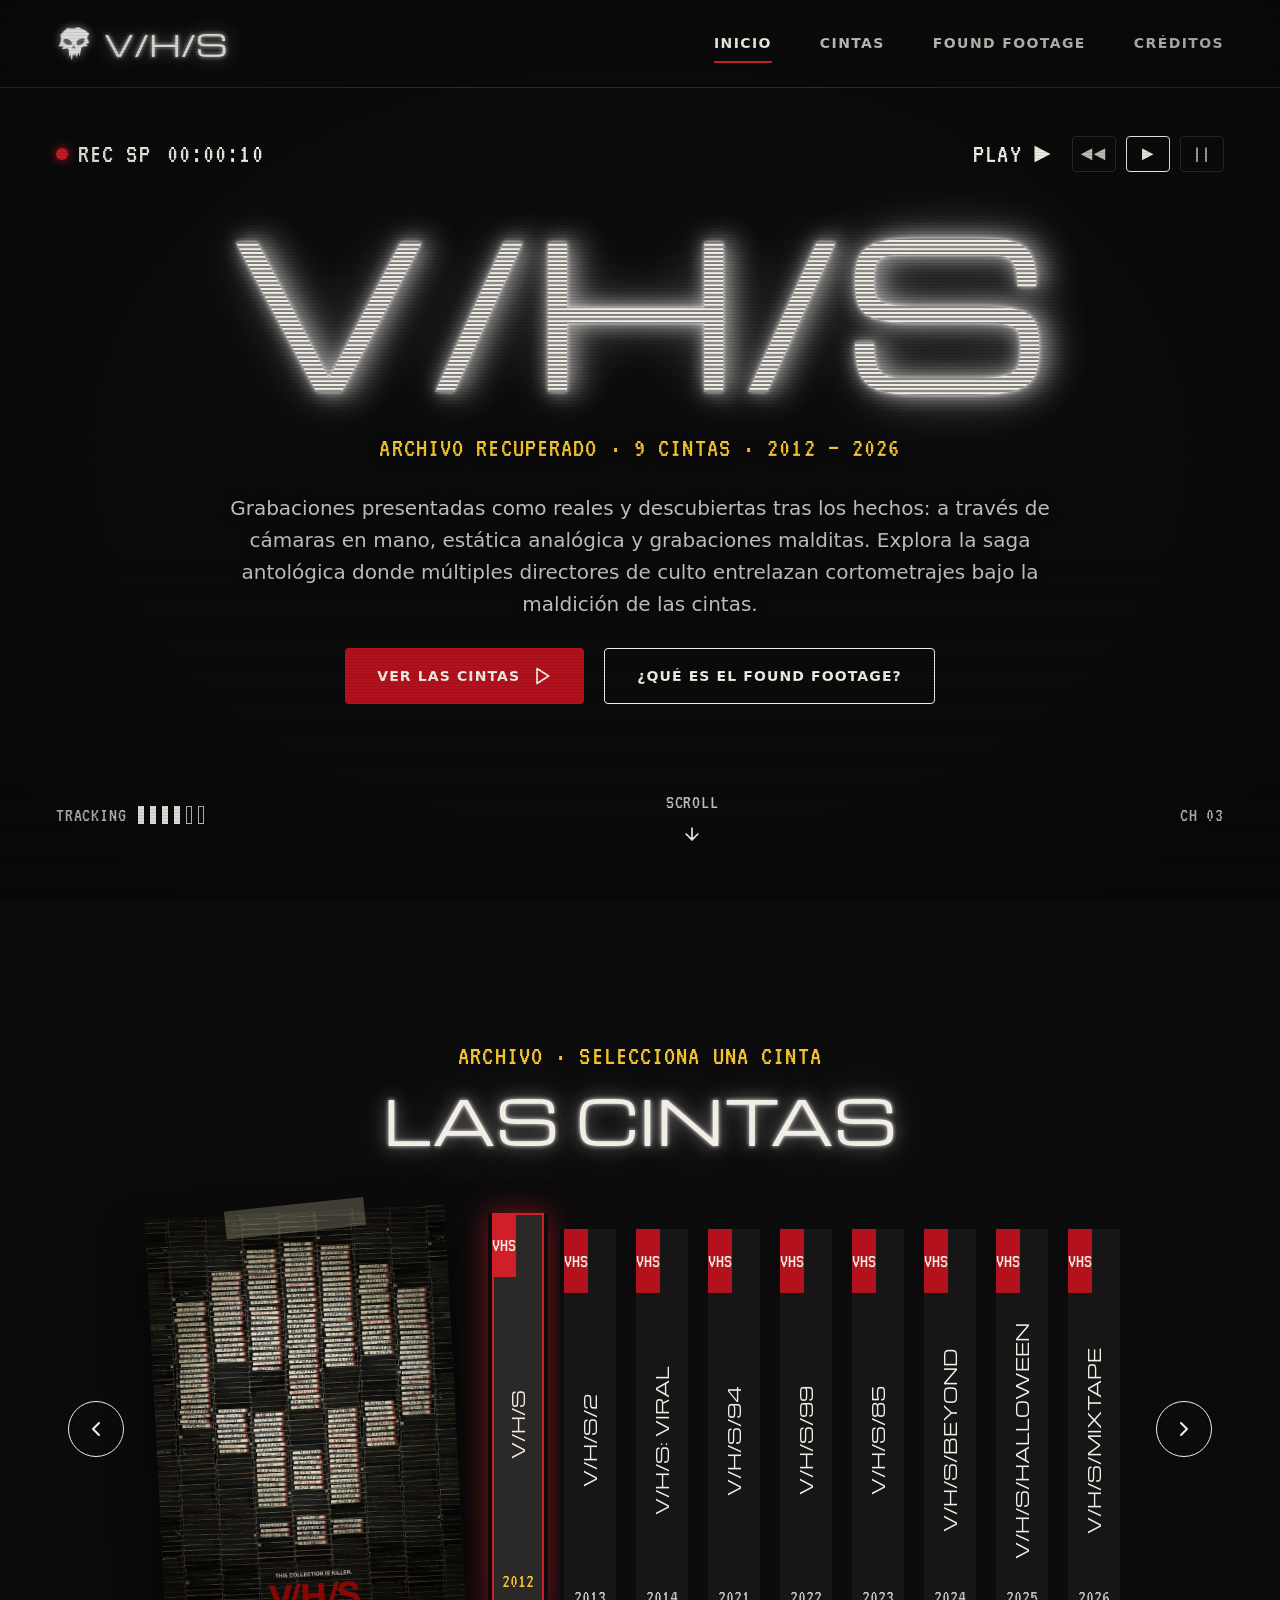
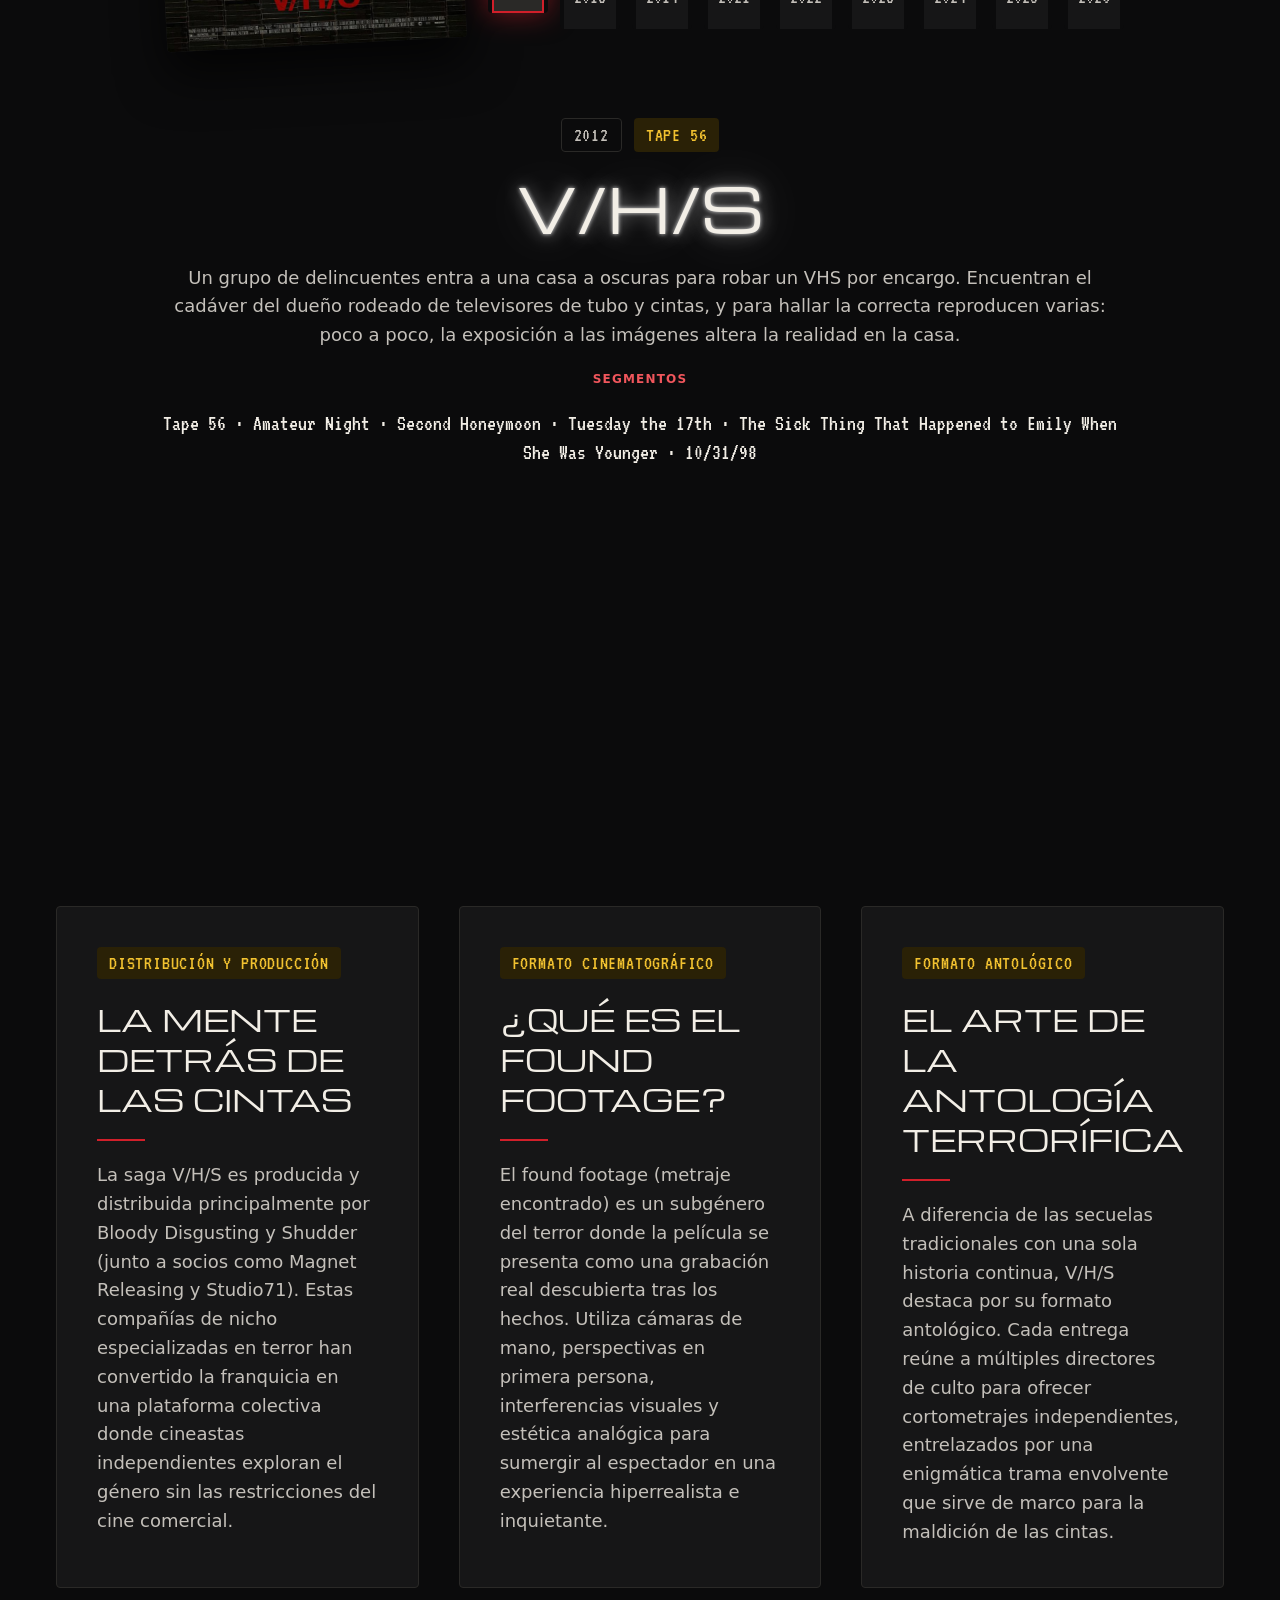
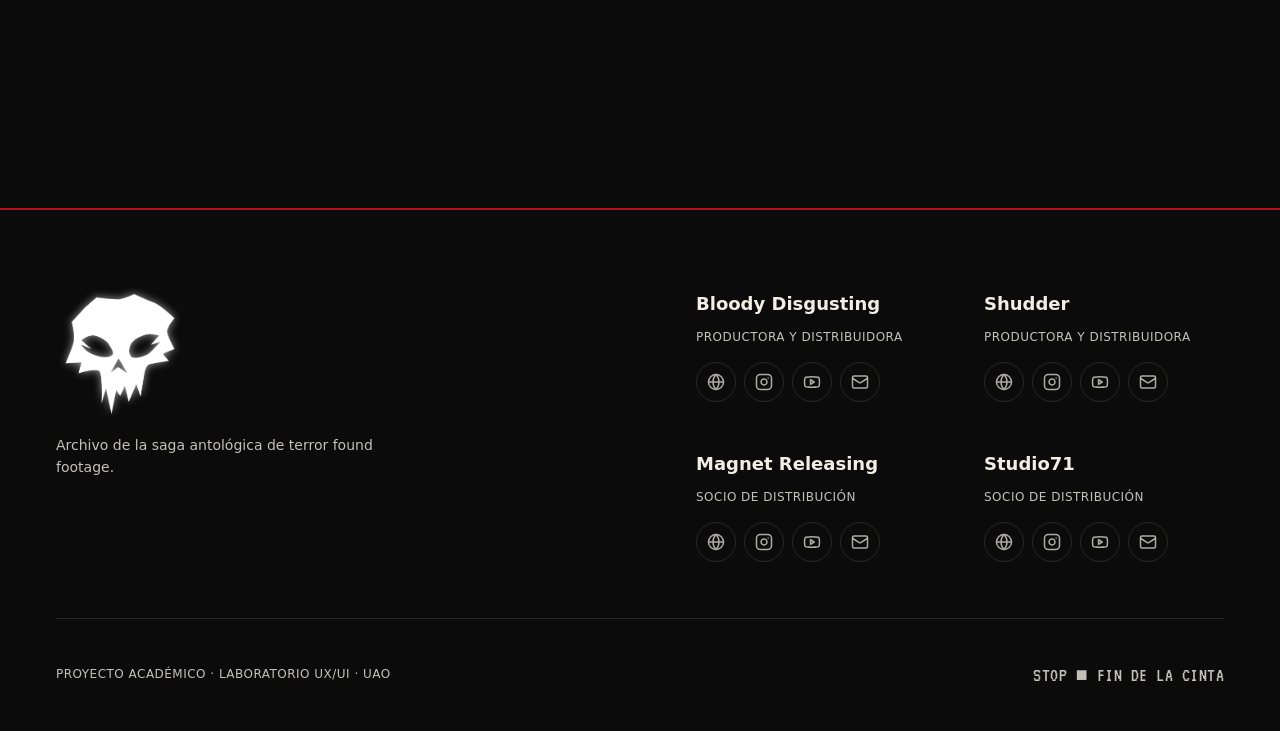
==== commit 2b5e6499: "Add files via upload" ====
--- a/VHS_TrabajoFinal/index.html
+++ b/VHS_TrabajoFinal/index.html
@@ -6,12 +6,7 @@
   <title>Found Footage V/H/S · Archivo de cintas</title>
   <meta name="description" content="Archivo de la saga antológica de terror found footage V/H/S: 9 cintas de 2012 a 2026.">
 
-  <!-- ============================================================
-       TIPOGRAFÍAS (Google Fonts) — las mismas del Figma
-       · Michroma ........... títulos (V/H/S, secciones, cards)
-       · Google Sans Flex ... textos de lectura y botones
-       · VT323 .............. datos técnicos de VHS (REC, años, códigos)
-       ============================================================ -->
+  <!-- TIPOGRAFÍAS -->
   <link rel="preconnect" href="https://fonts.googleapis.com">
   <link rel="preconnect" href="https://fonts.gstatic.com" crossorigin>
   <link href="https://fonts.googleapis.com/css2?family=Google+Sans+Flex:wght@400;500;600;700&family=Michroma&family=VT323&display=swap" rel="stylesheet">
@@ -20,22 +15,19 @@
 </head>
 <body>
 
-
-  <!-- Capa CRT global: líneas de escaneo + glitch esporádico (no bloquea clics) -->
+  <!-- Capa CRT -->
   <div class="crt-overlay" aria-hidden="true">
     <div class="crt-glitch-band"></div>
   </div>
 
-  <!-- ============================================================
-       HEADER (fijo arriba)
-       ============================================================ -->
+  <!-- HEADER -->
   <header class="header">
     <a class="logo" href="#inicio" aria-label="V/H/S, volver al inicio">
       <img src="assets/Logotipo.png" alt="Logotipo de V/H/S: calavera blanca">
       <span>V/H/S</span>
     </a>
 
-    <!-- Navegación de escritorio -->
+    <!-- Navegación -->
     <nav class="nav-desktop" aria-label="Secciones">
       <a class="nav-link is-active" href="#inicio">Inicio</a>
       <a class="nav-link" href="#cintas">Cintas</a>
@@ -43,13 +35,13 @@
       <a class="nav-link" href="#creditos">Créditos</a>
     </nav>
 
-    <!-- Botón hamburguesa (solo móvil) -->
+    <!-- Botón menú -->
     <button class="boton-icono menu-abrir" type="button" aria-label="Abrir menú" aria-expanded="false" aria-controls="menu-movil">
       <img src="assets/iconos/menu.svg" alt="Ícono de menú (tres líneas)">
     </button>
   </header>
 
-  <!-- Menú desplegable en móvil (pantalla completa) -->
+  <!-- Menú móvil -->
   <div class="menu-movil" id="menu-movil" aria-hidden="true">
     <div class="menu-movil-top">
       <a class="logo" href="#inicio" aria-label="V/H/S, volver al inicio"><img src="assets/Logotipo.png" alt="Logotipo de V/H/S: calavera blanca"><span>V/H/S</span></a>
@@ -67,16 +59,13 @@
 
   <main>
 
-  <!-- Manchas de tinta: script.js las dibuja donde pasa el mouse (entre el parallax y el footer) y se desvanecen solas -->
+  <!-- Manchas de tinta -->
   <canvas class="manchas" aria-hidden="true"></canvas>
 
-  <!-- ============================================================
-       HERO (túnel parallax + título V/H/S)
-       ============================================================ -->
+  <!-- HERO -->
   <section class="hero-section" id="inicio" aria-labelledby="titulo-inicio">
 
-    <!-- Túnel de papel: 8 capas de imagen (capa1 = fondo … capa8 = la más cercana).
-         data-profundidad = cuánto se mueve cada capa con el mouse (0 casi nada, 1 mucho). -->
+    <!-- Túnel parallax -->
     <div class="tunnel" aria-hidden="true">
       <div data-profundidad="0.04"><img src="assets/Parallax/capa1.png" alt="Capa 1 del túnel parallax: fondo rojo oscuro con un resplandor de luz en el centro"></div>
       <div data-profundidad="0.10"><img src="assets/Parallax/capa2.png" alt="Capa 2 del túnel parallax: calavera blanca iluminada en el centro"></div>
@@ -89,10 +78,10 @@
       <div class="tunnel-oscuridad"></div>
     </div>
 
-    <!-- HUD superior de cámara -->
+    <!-- HUD superior -->
     <aside class="hud hud-top" aria-label="Datos de grabación">
       <p class="hud-rec"><span class="rec-punto"></span>REC SP <span class="timecode">00:00:00</span></p>
-      <!-- Controles decorativos (solo visuales, sin interacción) -->
+
       <div class="hud-controles" aria-hidden="true">
         <span>PLAY ►</span>
         <span>◄◄</span>
@@ -101,7 +90,7 @@
       </div>
     </aside>
 
-    <!-- Contenido central -->
+    <!-- Contenido -->
     <div class="hero-contenido">
       <h1 id="titulo-inicio" data-text="V/H/S">V/H/S</h1>
       <p class="antetitulo">ARCHIVO RECUPERADO · 9 CINTAS · 2012 — 2026</p>
@@ -120,9 +109,7 @@
     </aside>
   </section>
 
-  <!-- ============================================================
-       LAS CINTAS (carrusel de la saga)
-       ============================================================ -->
+  <!-- LAS CINTAS -->
   <section class="cintas-section" id="cintas" aria-labelledby="titulo-cintas">
     <div class="seccion-encabezado">
       <p class="antetitulo">ARCHIVO · SELECCIONA UNA CINTA</p>
@@ -130,14 +117,14 @@
     </div>
 
     <div class="cintas-escenario">
-      <!-- Flecha anterior -->
+
       <button class="boton-icono flecha-anterior" type="button" aria-label="Cinta anterior"><img src="assets/iconos/izquierda.svg" alt="Flecha hacia la izquierda"></button>
 
-      <!-- Visor de carátula -->
+      <!-- Visor -->
       <div class="visor">
         <div class="visor-marco">
           <img class="visor-imagen" src="assets/cintas/vhs-1.jpg" alt="Portada de V/H/S (2012)">
-          <!-- Respaldo si la imagen no existe -->
+
           <div class="visor-placeholder">
             <img src="assets/iconos/imagen.svg" alt="Ícono de imagen" aria-hidden="true">
             <p>Inserta aquí la portada</p>
@@ -147,13 +134,12 @@
         </div>
       </div>
 
-      <!-- Estante de lomos (los crea script.js a partir de los datos) -->
+      <!-- Estante -->
       <div class="estante" role="list" aria-label="Cintas de la saga"></div>
 
-      <!-- Flecha siguiente -->
       <button class="boton-icono flecha-siguiente" type="button" aria-label="Cinta siguiente"><img src="assets/iconos/derecha.svg" alt="Flecha hacia la derecha"></button>
 
-      <!-- Ficha de la película seleccionada -->
+      <!-- Ficha -->
       <article class="ficha" aria-live="polite">
         <div>
           <span class="badge badge-anio">2012</span>
@@ -167,11 +153,8 @@
     </div>
   </section>
 
-  <!-- ============================================================
-       EXPEDIENTE / FOUND FOOTAGE (3 tarjetas)
-       ============================================================ -->
+  <!-- EXPEDIENTE / FOUND FOOTAGE -->
   <section class="expediente-section" id="expediente" aria-labelledby="titulo-expediente">
-
 
     <div class="seccion-encabezado">
       <p class="antetitulo">EXPEDIENTE · FOUND FOOTAGE</p>
@@ -208,9 +191,7 @@
 
   </main>
 
-  <!-- ============================================================
-       FOOTER
-       ============================================================ -->
+  <!-- FOOTER -->
   <footer class="footer-section" id="creditos" aria-labelledby="titulo-creditos">
     <h2 class="sr-only" id="titulo-creditos">Créditos</h2>
     <div class="footer-principal">
@@ -219,7 +200,7 @@
         <p>Archivo de la saga antológica de terror found footage.</p>
       </div>
 
-      <!-- Productoras: reemplaza los href="#" por los enlaces oficiales -->
+      <!-- Productoras -->
       <div class="footer-empresas">
         <article class="empresa">
           <h3>Bloody Disgusting</h3>
--- a/VHS_TrabajoFinal/styles.css
+++ b/VHS_TrabajoFinal/styles.css
@@ -1,10 +1,6 @@
-/* ================================================================
-   FOUND FOOTAGE V/H/S — Hoja de estilos
-   1. Variables · 2. Base · 3. Capa CRT · 4. Header y menú · 5. Hero
-   6. Cintas · 7. Expediente · 8. Footer · 9. Animaciones · 10. Responsive
-   ================================================================ */
-
-/* ---------- 1. VARIABLES (tokens de Figma) ---------- */
+/* FOUND FOOTAGE V/H/S — Estilos */
+
+/* 1. VARIABLES */
 :root {
   --fondo-app: #0b0b0c; --fondo-superficie: #161617;
   --gris-700: #2a2927; --gris-400: #c4c0ba; --blanco: #f2eee6;
@@ -15,7 +11,6 @@
   --fuente-texto: "Google Sans Flex", "Google Sans", system-ui, sans-serif;
   --fuente-vhs: "VT323", "Courier New", monospace;
 
-  /* Brillo de fósforo VHS y brillo rojo de los hover */
   --brillo-fosforo: 0 0 4px rgba(255, 255, 255, 0.85), 0 0 18px rgba(255, 255, 255, 0.5), 0 0 60px rgba(255, 255, 255, 0.28);
   --brillo-rojo: 0 0 28px rgba(209, 31, 42, 0.55);
   --sombra-texto: 0 1px 10px rgba(0, 0, 0, 0.95);
@@ -23,21 +18,21 @@
   --margen: 80px; --alto-header: 88px; --radio: 4px;
 }
 
-/* ---------- 2. BASE ---------- */
+/* 2. BASE */
 *, *::before, *::after { box-sizing: border-box; margin: 0; padding: 0; }
 html { scroll-behavior: smooth; scroll-padding-top: var(--alto-header); }
 body { background: var(--fondo-app); color: var(--blanco); font-family: var(--fuente-texto); font-size: 18px; line-height: 1.6; -webkit-font-smoothing: antialiased; overflow-x: hidden; }
-body.menu-abierto { overflow: hidden; }   /* menú móvil abierto = la página no se desplaza */
+body.menu-abierto { overflow: hidden; }
 a { color: inherit; text-decoration: none; }
 button { font: inherit; color: inherit; background: none; border: none; cursor: pointer; }
 img { display: block; max-width: 100%; }
-img[src*="/iconos/"] { width: 24px; height: 24px; flex-shrink: 0; }   /* íconos de assets/iconos/ */
-:focus-visible { outline: 2px solid var(--rojo-600); outline-offset: 3px; }   /* foco visible al navegar con teclado */
-
-/* Accesibilidad: texto solo para lectores de pantalla (no se ve en pantalla) */
+img[src*="/iconos/"] { width: 24px; height: 24px; flex-shrink: 0; }
+:focus-visible { outline: 2px solid var(--rojo-600); outline-offset: 3px; }
+
+/* Accesibilidad */
 .sr-only { position: absolute; width: 1px; height: 1px; overflow: hidden; clip-path: inset(50%); white-space: nowrap; }
 
-/* Textos y piezas reutilizables */
+/* Reutilizables */
 .antetitulo { font-family: var(--fuente-vhs); font-size: 28px; line-height: 1.15; letter-spacing: 0.04em; color: var(--amarillo-600); }
 .seccion-encabezado { display: flex; flex-direction: column; align-items: center; gap: 12px; text-align: center; }
 .seccion-encabezado h2, .ficha h3, .card h3 { font-family: var(--fuente-titulos); font-weight: 400; font-size: 60px; line-height: 1.2; text-transform: uppercase; text-shadow: var(--brillo-fosforo); }
@@ -56,28 +51,28 @@
 .boton-secundario:hover { background: var(--gris-700); }
 .boton-secundario:active { background: var(--blanco); color: var(--fondo-app); }
 
-/* Botón redondo con ícono (flechas y menú) */
+/* Botón con ícono */
 .boton-icono { display: grid; place-items: center; width: 56px; height: 56px; border-radius: 50%; border: 1.5px solid var(--blanco); transition: background 0.15s, border-color 0.15s, box-shadow 0.15s; }
 .boton-icono:hover { background: var(--rojo-700); border-color: var(--rojo-700); box-shadow: var(--brillo-rojo); }
 .boton-icono:active { background: var(--rojo-800); }
 
-/* Punto REC que parpadea */
+/* Punto REC */
 .rec-punto { display: inline-block; width: 12px; height: 12px; margin-right: 10px; border-radius: 50%; background: var(--rojo-600); box-shadow: 0 0 10px var(--rojo-600); animation: parpadeo-rec 1s steps(1) infinite; }
 
-/* ---------- 3. CAPA CRT (scanlines + glitch) ---------- */
+/* 3. CAPA CRT */
 .crt-overlay {
   position: fixed; inset: 0; z-index: 9000; pointer-events: none; opacity: 0.55;
   background: repeating-linear-gradient(to bottom, transparent 0 2px, rgba(0, 0, 0, 0.18) 2px 3px),
               radial-gradient(ellipse at center, transparent 60%, rgba(0, 0, 0, 0.35) 100%);
 }
-/* Banda de interferencia: script.js añade body.is-glitching de vez en cuando */
+/* Banda de interferencia */
 .crt-glitch-band { position: absolute; left: 0; right: 0; top: -12%; height: 10%; opacity: 0; background: linear-gradient(to bottom, transparent, rgba(242, 238, 230, 0.05), transparent); backdrop-filter: hue-rotate(70deg) saturate(1.5); }
 body.is-glitching .crt-glitch-band { animation: barrido-glitch 0.5s linear; }
 body.is-glitching .hero-contenido h1, body.is-glitching .seccion-encabezado h2, body.is-glitching .ficha h3 {
   text-shadow: -3px 0 rgba(209, 31, 42, 0.85), 3px 0 rgba(80, 140, 255, 0.7), var(--brillo-fosforo); transform: translateX(2px);
 }
 
-/* ---------- 4. HEADER Y MENÚ ---------- */
+/* 4. HEADER Y MENÚ */
 .header { position: fixed; top: 0; left: 0; right: 0; z-index: 100; height: var(--alto-header); padding: 0 var(--margen); display: flex; align-items: center; justify-content: space-between; background: rgba(11, 11, 12, 0.82); backdrop-filter: blur(16px); border-bottom: 1px solid var(--gris-700); }
 .logo { display: inline-flex; align-items: center; gap: 12px; }
 .logo img { width: 36px; height: 36px; object-fit: contain; filter: drop-shadow(0 0 4px rgba(255, 255, 255, 0.6)); }
@@ -85,12 +80,12 @@
 
 .nav-desktop { display: flex; gap: 48px; }
 .nav-link { position: relative; padding: 8px 0; font-size: 14px; font-weight: 700; letter-spacing: 0.1em; text-transform: uppercase; color: var(--gris-400); transition: color 0.15s; }
-.nav-link::after { content: ""; position: absolute; left: 0; bottom: 0; width: 100%; height: 2px; background: var(--rojo-600); transform: scaleX(0); transform-origin: left; transition: transform 0.2s; }   /* subrayado rojo */
+.nav-link::after { content: ""; position: absolute; left: 0; bottom: 0; width: 100%; height: 2px; background: var(--rojo-600); transform: scaleX(0); transform-origin: left; transition: transform 0.2s; }
 .nav-link:hover, .nav-link.is-active { color: var(--blanco); }
 .nav-link:hover::after { transform: scaleX(0.4); }
 .nav-link.is-active::after { transform: scaleX(1); }
 
-/* Menú móvil: oculto a la derecha, .is-open lo desliza a la vista */
+/* Menú móvil */
 .menu-abrir { display: none; }
 .menu-movil { position: fixed; inset: 0; z-index: 200; display: flex; flex-direction: column; padding: 0 24px 32px; background: radial-gradient(ellipse at 30% 95%, rgba(122, 12, 18, 0.45), transparent 60%), var(--fondo-app); transform: translateX(100%); visibility: hidden; transition: transform 0.35s ease, visibility 0.35s; }
 .menu-movil.is-open { transform: translateX(0); visibility: visible; }
@@ -103,23 +98,23 @@
 .menu-link span { font-family: var(--fuente-vhs); font-size: 18px; color: var(--amarillo-600); text-shadow: none; }
 .menu-movil-rec { margin-top: auto; font-family: var(--fuente-vhs); font-size: 20px; letter-spacing: 0.04em; }
 
-/* ---------- 5. HERO ---------- */
+/* 5. HERO */
 .hero-section { position: relative; min-height: 100vh; min-height: 100svh; display: grid; place-items: center; padding: calc(var(--alto-header) + 80px) var(--margen) 160px; overflow: hidden; isolation: isolate; }
 
-/* Túnel parallax: la máscara difumina la parte de abajo hacia el fondo de la página */
+/* Túnel parallax */
 .tunnel { position: absolute; inset: 0; z-index: -1; overflow: hidden; mask-image: linear-gradient(to bottom, #000 60%, transparent); }
-.tunnel [data-profundidad] { position: absolute; inset: -8%; will-change: transform; }   /* más grande para no ver bordes al moverse */
+.tunnel [data-profundidad] { position: absolute; inset: -8%; will-change: transform; }
 [data-profundidad] img { width: 100%; height: 100%; object-fit: cover; }
 
-/* Linterna: --radio-luz vale 0 en reposo (todo negro); script.js lo agranda y mueve --luz-x / --luz-y */
+/* Linterna */
 @property --radio-luz { syntax: "<length>"; inherits: true; initial-value: 0px; }
 .tunnel-oscuridad { position: absolute; inset: 0; --luz-x: 50%; --luz-y: 45%; background: radial-gradient(circle var(--radio-luz) at var(--luz-x) var(--luz-y), rgba(11, 11, 12, 0.15) 0%, rgba(11, 11, 12, 0.7) 55%, var(--fondo-app) 100%); transition: --radio-luz 0.8s ease; }
 
 .hero-contenido { position: relative; z-index: 2; max-width: 1200px; display: flex; flex-direction: column; align-items: center; gap: 28px; text-align: center; }
 .hero-contenido h1 { position: relative; font-family: var(--fuente-titulos); font-weight: 400; font-size: clamp(72px, 15.6vw, 300px); line-height: 1; text-shadow: var(--brillo-fosforo); animation: flicker 7s infinite; }
 .hero-contenido h1::before, .hero-contenido h1::after { content: attr(data-text); position: absolute; inset: 0; }
-.hero-contenido h1::before { z-index: -1; filter: blur(12px); opacity: 0.45; transform: translateX(10px); }   /* arrastre de la cinta */
-.hero-contenido h1::after { color: transparent; text-shadow: none; background: repeating-linear-gradient(to bottom, transparent 0 2px, rgba(11, 11, 12, 0.45) 2px 4px); -webkit-background-clip: text; background-clip: text; pointer-events: none; }   /* scanlines dentro de las letras */
+.hero-contenido h1::before { z-index: -1; filter: blur(12px); opacity: 0.45; transform: translateX(10px); }
+.hero-contenido h1::after { color: transparent; text-shadow: none; background: repeating-linear-gradient(to bottom, transparent 0 2px, rgba(11, 11, 12, 0.45) 2px 4px); -webkit-background-clip: text; background-clip: text; pointer-events: none; }
 .hero-contenido p:last-of-type { max-width: 820px; font-size: 20px; color: var(--gris-400); text-shadow: var(--sombra-texto); }
 .hero-contenido .antetitulo { text-shadow: var(--sombra-texto); }
 .hero-contenido div { display: flex; gap: 20px; flex-wrap: wrap; justify-content: center; }
@@ -130,7 +125,7 @@
 .hud-bottom { bottom: 56px; font-size: 20px; color: var(--gris-400); }
 .hud-rec, .hud-tracking { display: flex; align-items: center; }
 .timecode { margin-left: 16px; }
-.hud-controles { display: flex; align-items: center; gap: 10px; pointer-events: none; user-select: none; }   /* decorativos */
+.hud-controles { display: flex; align-items: center; gap: 10px; pointer-events: none; user-select: none; }
 .hud-controles span:first-child { margin-right: 10px; }
 .hud-controles span + span { display: grid; place-items: center; min-width: 44px; height: 36px; padding: 0 8px; border: 1px solid var(--gris-700); border-radius: var(--radio); font-size: 20px; color: var(--gris-400); }
 .hud-controles .is-active { border-color: var(--blanco); color: var(--blanco); }
@@ -141,16 +136,13 @@
 .hud-scroll { display: flex; flex-direction: column; align-items: center; gap: 6px; }
 .hud-scroll img { width: 20px; height: 20px; animation: rebote 1.8s ease-in-out infinite; }
 
-/* ---------- MANCHAS DE TINTA ----------
-   Lienzo fijo a la pantalla; script.js solo dibuja entre el final del parallax y el footer.
-   Las secciones Cintas y Expediente van por encima (z-index 1) para que la tinta quede detrás. */
+/* MANCHAS DE TINTA */
 .manchas { position: fixed; inset: 0; z-index: 0; width: 100%; height: 100%; pointer-events: none; }
 .cintas-section, .expediente-section { position: relative; z-index: 1; }
 
-/* ---------- 6. LAS CINTAS ---------- */
+/* 6. LAS CINTAS */
 .cintas-section { display: flex; flex-direction: column; gap: 56px; padding: 140px var(--margen) 120px; }
 
-/* Escritorio: flechas a los costados del visor y el estante; ficha debajo */
 .cintas-escenario { display: grid; grid-template-areas: "anterior visor estante siguiente" "ficha ficha ficha ficha"; justify-content: center; align-items: center; gap: 72px 48px; }
 .flecha-anterior { grid-area: anterior; }
 .flecha-siguiente { grid-area: siguiente; }
@@ -158,7 +150,7 @@
 .estante { grid-area: estante; }
 .ficha { grid-area: ficha; }
 
-/* Visor de portada (inclinado). .sin-imagen muestra el marco de reemplazo */
+/* Visor de portada */
 .visor-marco { position: relative; width: 360px; aspect-ratio: 360 / 520; background: var(--fondo-superficie); border-radius: var(--radio); transform: rotate(-3deg); box-shadow: 0 24px 48px rgba(0, 0, 0, 0.7); }
 .visor-imagen { width: 100%; height: 100%; object-fit: cover; border-radius: var(--radio); }
 .visor-placeholder { position: absolute; inset: 16px; display: none; flex-direction: column; align-items: center; justify-content: center; gap: 12px; border: 2px dashed var(--gris-700); border-radius: var(--radio); color: var(--gris-400); font-size: 14px; font-weight: 700; }
@@ -166,16 +158,16 @@
 .visor-placeholder-nombre { font-family: var(--fuente-vhs); font-size: 20px; font-weight: 400; color: var(--amarillo-600); }
 .visor.sin-imagen .visor-placeholder { display: flex; }
 .visor.sin-imagen .visor-imagen { display: none; }
-.visor-marco > span { position: absolute; top: -8px; left: 50%; width: 140px; height: 28px; margin-left: -70px; background: rgba(251, 239, 198, 0.22); transform: rotate(-3deg); }   /* cinta adhesiva */
+.visor-marco > span { position: absolute; top: -8px; left: 50%; width: 140px; height: 28px; margin-left: -70px; background: rgba(251, 239, 198, 0.22); transform: rotate(-3deg); }
 .visor.cambiando .visor-marco { animation: cambio-vhs 0.45s steps(5); }
 
-/* Estante y lomos (los crea script.js) */
+/* Estante y lomos */
 .estante { position: relative; display: flex; gap: 16px; align-items: flex-end; }
 .lomo { position: relative; display: flex; flex-direction: column; flex-shrink: 0; width: 72px; height: 440px; border-radius: var(--radio); border: 4px solid var(--fondo-app); border-width: 0 4px; background: var(--fondo-superficie); overflow: hidden; text-align: center; transition: transform 0.25s, background 0.2s, box-shadow 0.2s; }
 .lomo-etiqueta { display: grid; place-items: center; height: 64px; background: var(--rojo-700); font-family: var(--fuente-vhs); font-size: 20px; }
-.lomo-titulo { position: absolute; top: 76px; bottom: 52px; left: 0; right: 0; display: flex; align-items: center; justify-content: center; writing-mode: vertical-rl; transform: rotate(180deg); font-family: var(--fuente-titulos); font-size: 17px; text-transform: uppercase; white-space: nowrap; }   /* vertical, de abajo hacia arriba */
+.lomo-titulo { position: absolute; top: 76px; bottom: 52px; left: 0; right: 0; display: flex; align-items: center; justify-content: center; writing-mode: vertical-rl; transform: rotate(180deg); font-family: var(--fuente-titulos); font-size: 17px; text-transform: uppercase; white-space: nowrap; }
 .lomo-anio { position: absolute; bottom: 16px; left: 0; right: 0; font-family: var(--fuente-vhs); font-size: 20px; color: var(--gris-400); }
-.lomo-imagen { position: absolute; inset: 0; z-index: 1; width: 100%; height: 100%; object-fit: cover; }   /* assets/cintas/lomo-N.jpg si existe */
+.lomo-imagen { position: absolute; inset: 0; z-index: 1; width: 100%; height: 100%; object-fit: cover; }
 @media (hover: hover) { .lomo:hover { background: var(--gris-700); transform: translateY(-8px); box-shadow: inset 0 0 0 1.5px var(--rojo-600); } }
 .lomo.is-active { background: var(--gris-700); transform: translateY(-16px); box-shadow: inset 0 0 0 2px var(--rojo-600), var(--brillo-rojo); }
 .lomo.is-active .lomo-etiqueta { background: var(--rojo-600); }
@@ -189,12 +181,12 @@
 .ficha-etiqueta { font-size: 12px; font-weight: 700; letter-spacing: 0.1em; color: var(--rojo-500); }
 .ficha-segmentos { max-width: 960px; font-family: var(--fuente-vhs); font-size: 22px; line-height: 1.3; }
 
-/* ---------- 7. EXPEDIENTE ---------- */
+/* 7. EXPEDIENTE */
 .expediente-section { position: relative; display: flex; flex-direction: column; align-items: center; gap: 64px; padding: 140px var(--margen) 220px; overflow: hidden; }
 
 .cards-grid { display: grid; grid-template-columns: repeat(3, minmax(0, 520px)); gap: 40px; justify-content: center; width: 100%; }
 .card { display: flex; flex-direction: column; gap: 20px; padding: 40px; background: var(--fondo-superficie); border: 1px solid var(--gris-700); border-radius: var(--radio); }
-/* Al entrar con el mouse: parpadeo + glitch corto y luego queda quieta para leer (script.js añade .glitch) */
+/* Glitch de tarjetas */
 .card.glitch { animation: card-glitch 0.5s steps(1); }
 .card.glitch h3 { animation: titulo-glitch 0.5s steps(1); }
 .card > div { display: flex; }
@@ -202,11 +194,11 @@
 .card > span { width: 48px; height: 2px; background: var(--rojo-600); }
 .card p { color: var(--gris-400); }
 
-/* Aparición al hacer scroll (script.js añade .revelar y luego .is-visible) */
+/* Aparición al hacer scroll */
 .revelar { opacity: 0; transform: translateY(28px); transition: opacity 0.7s ease, transform 0.7s ease; }
 .revelar.is-visible { opacity: 1; transform: none; }
 
-/* ---------- 8. FOOTER ---------- */
+/* 8. FOOTER */
 .footer-section { padding: 80px var(--margen) 40px; border-top: 2px solid var(--rojo-700); }
 .footer-principal { display: flex; justify-content: space-between; gap: 48px; }
 .footer-marca { display: flex; flex-direction: column; gap: 16px; max-width: 320px; }
@@ -227,18 +219,18 @@
 .footer-inferior { display: flex; justify-content: space-between; align-items: center; gap: 16px; margin-top: 56px; padding-top: 40px; border-top: 1px solid var(--gris-700); font-size: 12px; font-weight: 500; letter-spacing: 0.04em; text-transform: uppercase; color: var(--gris-400); }
 .footer-inferior p + p { font-family: var(--fuente-vhs); font-size: 20px; text-transform: none; }
 
-/* ---------- 9. ANIMACIONES ---------- */
+/* 9. ANIMACIONES */
 @keyframes parpadeo-rec { 50% { opacity: 0.15; } }
-@keyframes flicker {   /* tubo eléctrico fallando */
+@keyframes flicker {
   0%, 18%, 22%, 25%, 53%, 57%, 100% { opacity: 1; text-shadow: var(--brillo-fosforo); }
   20%, 24% { opacity: 0.4; text-shadow: none; }
   55% { opacity: 0.7; text-shadow: 0 0 2px rgba(255, 255, 255, 0.5); }
   80% { opacity: 0.95; } 81% { opacity: 0.55; } 82% { opacity: 1; }
 }
 @keyframes barrido-glitch { from { top: -12%; opacity: 1; } to { top: 105%; opacity: 1; } }
-@keyframes cambio-vhs { 20% { opacity: 0.15; } 40% { opacity: 0.85; } 60% { opacity: 0.25; } 80% { opacity: 1; filter: brightness(1.3); } }   /* parpadeo al cambiar portada */
+@keyframes cambio-vhs { 20% { opacity: 0.15; } 40% { opacity: 0.85; } 60% { opacity: 0.25; } 80% { opacity: 1; filter: brightness(1.3); } }
 @keyframes rebote { 50% { transform: translateY(6px); } }
-@keyframes card-glitch {   /* solo parpadea: la tarjeta no se mueve */
+@keyframes card-glitch {
   0% { opacity: 0.3; } 12% { opacity: 1; } 24% { opacity: 0.45; } 36% { opacity: 1; filter: brightness(1.25); } 50% { opacity: 0.7; filter: none; } 62% { opacity: 1; }
 }
 @keyframes titulo-glitch {
@@ -252,7 +244,7 @@
   html { scroll-behavior: auto; }
 }
 
-/* ---------- 10. RESPONSIVE ---------- */
+/* 10. RESPONSIVE */
 /* Portátiles */
 @media (max-width: 1440px) {
   :root { --margen: 56px; }
@@ -263,7 +255,7 @@
   .footer-empresas { grid-template-columns: repeat(2, 240px); }
 }
 
-/* Tablet: portada centrada con flechas a sus lados, ficha y estante debajo */
+/* Tablet */
 @media (max-width: 1100px) {
   .cintas-escenario { grid-template-areas: "anterior visor siguiente" "ficha ficha ficha" "estante estante estante"; grid-template-columns: minmax(56px, 1fr) auto minmax(56px, 1fr); row-gap: 48px; }
   .estante { justify-content: center; flex-wrap: wrap; }
@@ -274,7 +266,7 @@
   .footer-principal { flex-direction: column; }
 }
 
-/* Móvil (iPhone 16 = 393 px) */
+/* Móvil */
 @media (max-width: 768px) {
   :root { --margen: 24px; --alto-header: 64px; }
   body { font-size: 16px; }
@@ -306,7 +298,7 @@
   .rec-punto { width: 10px; height: 10px; margin-right: 8px; }
   .hud-tracking i { width: 4px; height: 14px; }
 
-  /* Cintas: el estante pasa a ser una fila deslizable */
+  /* Cintas */
   .cintas-section { padding: 96px 0 64px; gap: 28px; }
   .cintas-escenario { grid-template-columns: minmax(48px, 1fr) auto minmax(48px, 1fr); gap: 28px 12px; }
   .visor-marco { width: 260px; }
@@ -330,7 +322,7 @@
   .card p { font-size: 16px; }
   .card .badge { font-size: 16px; }
 
-  /* Footer: cada empresa en una fila con sus redes a la derecha */
+  /* Footer */
   .footer-section { padding: 48px 24px 40px; }
   .footer-principal { gap: 24px; }
   .logo-grande img { width: 88px; height: 88px; }
